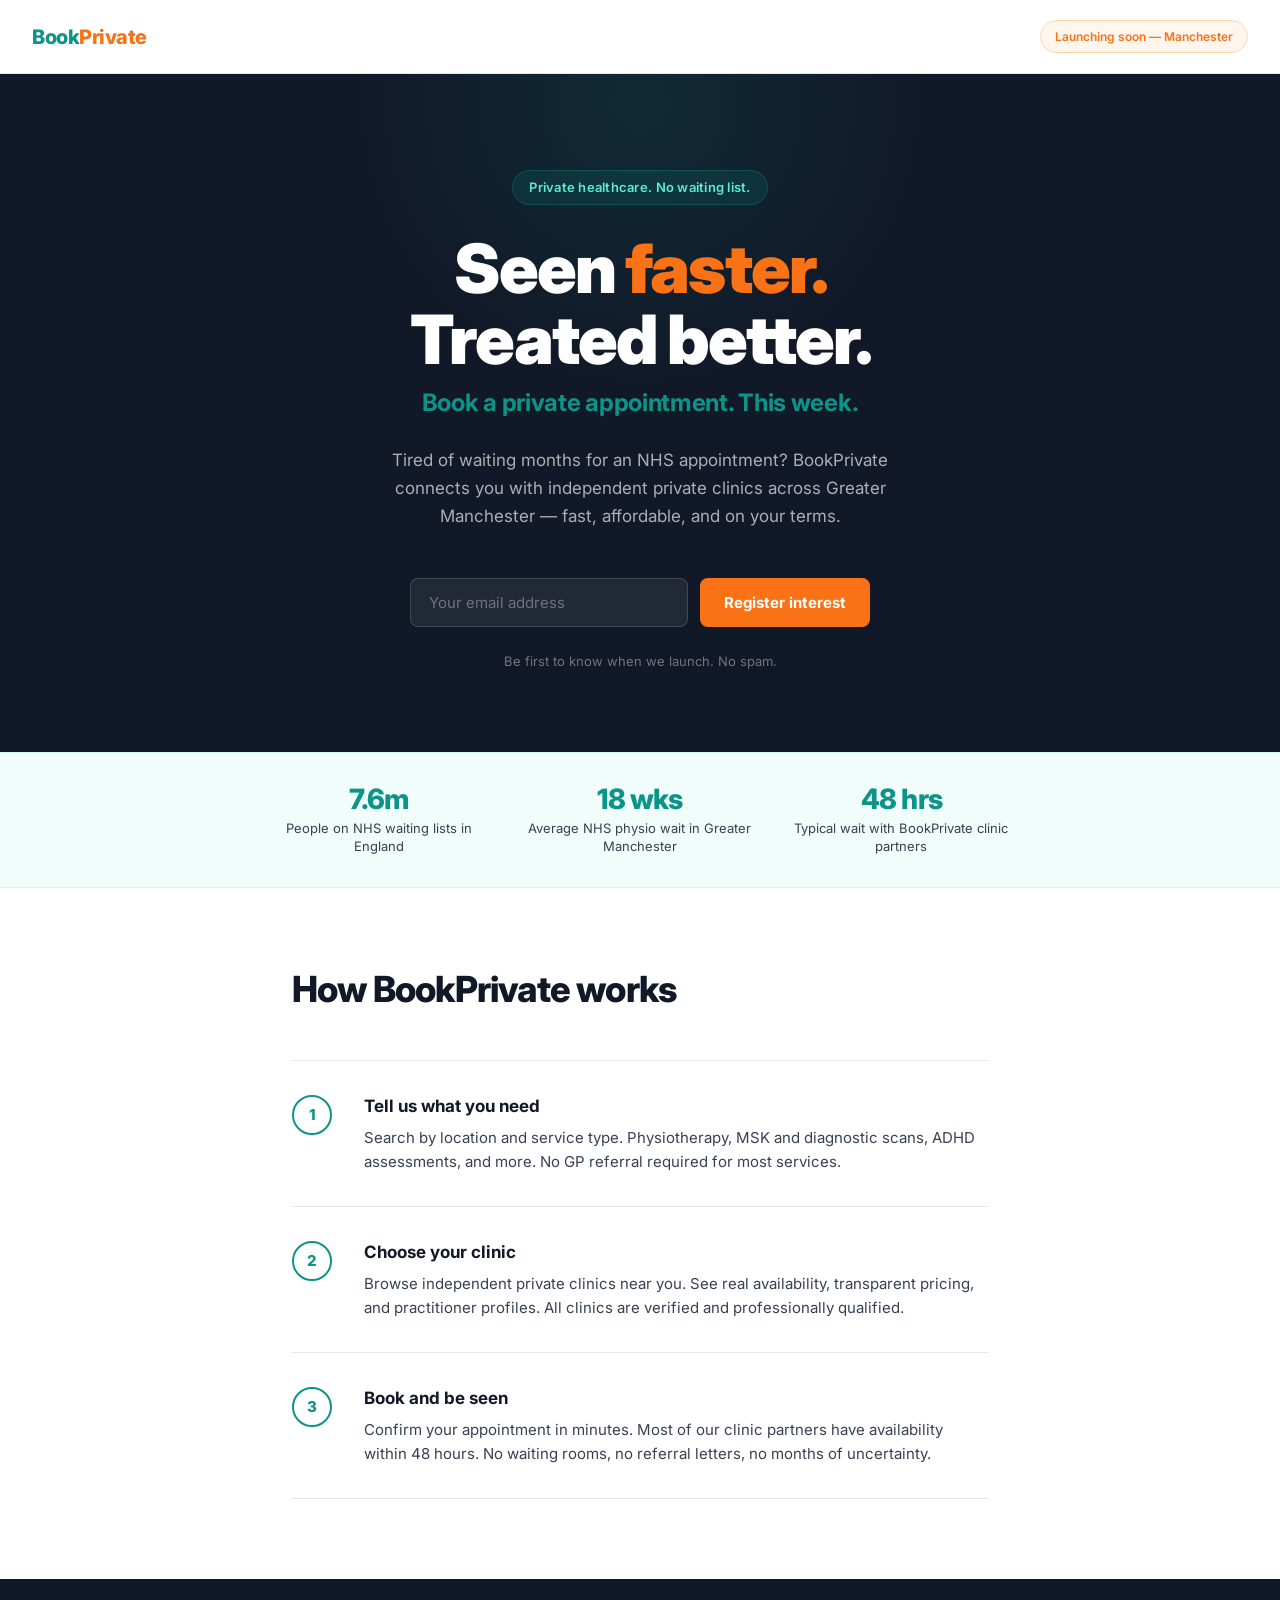
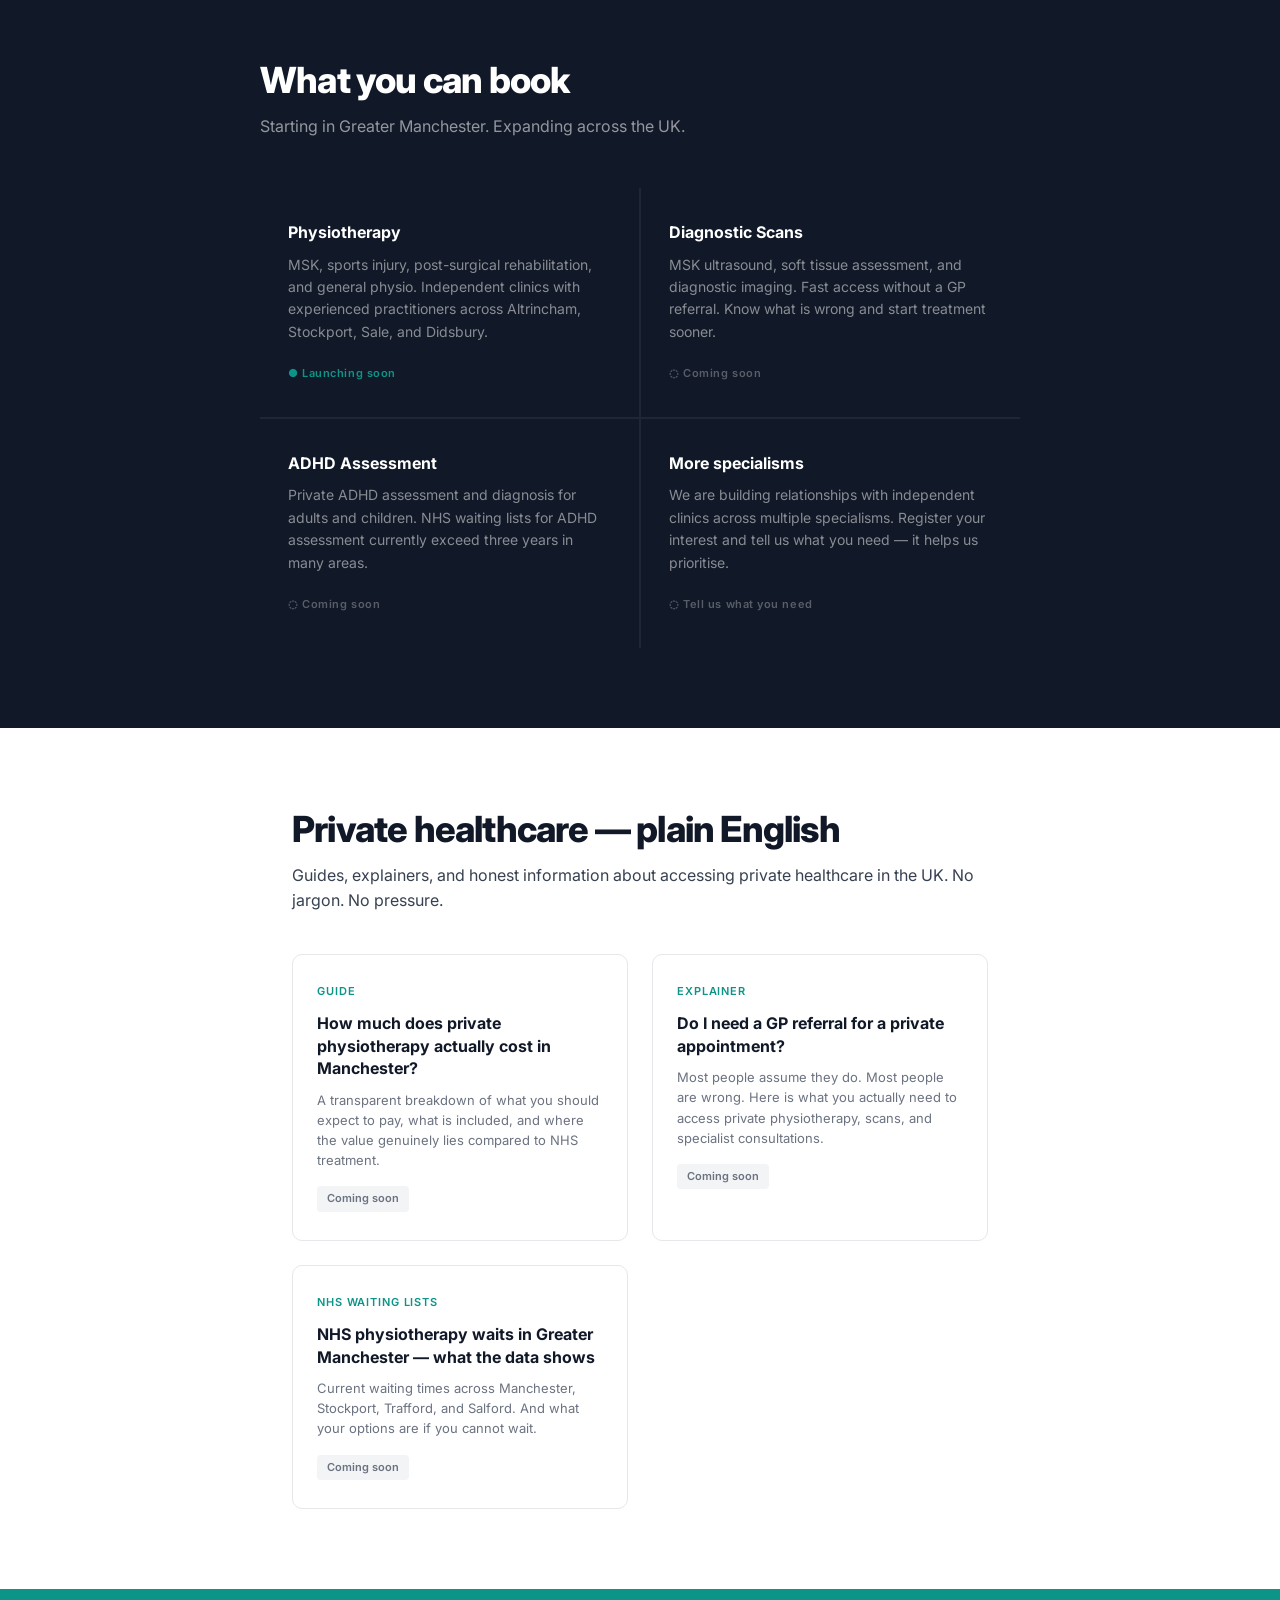
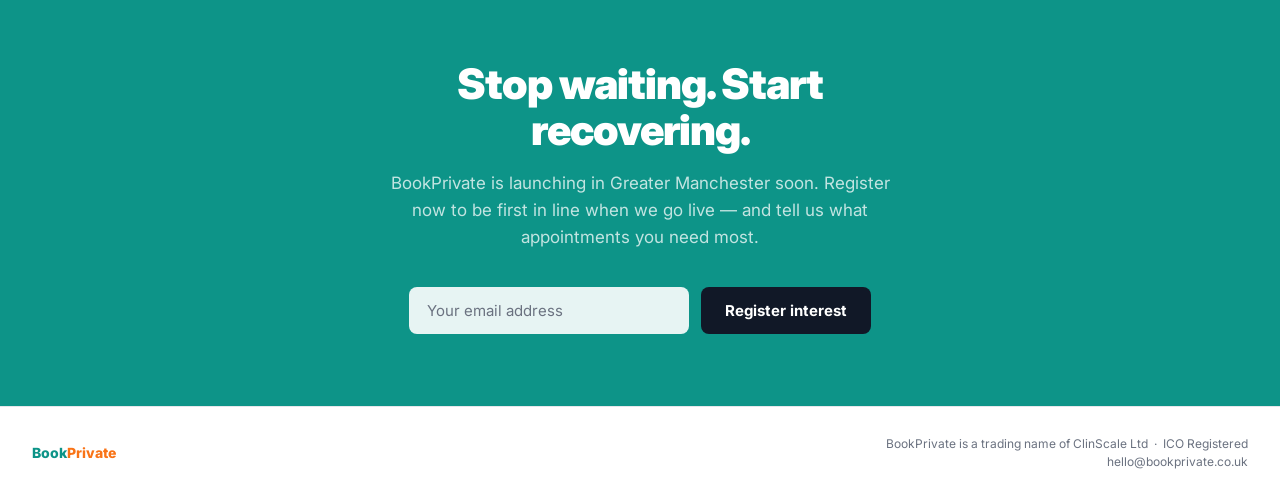
==== index.html @ 08ed145b "Add files via upload" ====
<!DOCTYPE html>
<html lang="en">
<head>
<meta charset="UTF-8">
<meta name="viewport" content="width=device-width, initial-scale=1.0">
<title>BookPrivate — Private Healthcare Appointments. Seen Faster.</title>
<meta name="description" content="BookPrivate connects you with independent private clinics for fast, affordable appointments. No NHS waiting list. Physiotherapy, diagnostics, ADHD assessments and more across Greater Manchester.">
<link rel="preconnect" href="https://fonts.googleapis.com">
<link rel="preconnect" href="https://fonts.gstatic.com" crossorigin>
<link href="https://fonts.googleapis.com/css2?family=Inter:wght@300;400;500;600;700;800;900&display=swap" rel="stylesheet">
<style>
  *, *::before, *::after { box-sizing: border-box; margin: 0; padding: 0; }

  :root {
    --teal: #0D9488;
    --teal-pale: #F0FDFA;
    --teal-mid: #CCFBF1;
    --orange: #F97316;
    --orange-pale: #FFF7ED;
    --ink: #111827;
    --ink-soft: #374151;
    --ink-muted: #6B7280;
    --rule: #E5E7EB;
    --white: #ffffff;
    --max: 760px;
  }

  html { scroll-behavior: smooth; }

  body {
    font-family: 'Inter', sans-serif;
    background: var(--white);
    color: var(--ink);
    line-height: 1.6;
    -webkit-font-smoothing: antialiased;
  }

  /* ── NAV ── */
  nav {
    padding: 20px 32px;
    display: flex;
    align-items: center;
    justify-content: space-between;
    border-bottom: 1px solid var(--rule);
  }

  .logo {
    font-size: 20px;
    font-weight: 800;
    letter-spacing: -0.5px;
    text-decoration: none;
  }
  .logo-book { color: var(--teal); }
  .logo-private { color: var(--orange); }

  .nav-badge {
    font-size: 12px;
    font-weight: 600;
    background: var(--orange-pale);
    color: var(--orange);
    padding: 6px 14px;
    border-radius: 20px;
    border: 1px solid #FED7AA;
  }

  /* ── HERO ── */
  .hero {
    background: var(--ink);
    color: var(--white);
    padding: 96px 32px 80px;
    text-align: center;
    position: relative;
    overflow: hidden;
  }

  .hero::before {
    content: '';
    position: absolute;
    top: -40%;
    left: 50%;
    transform: translateX(-50%);
    width: 600px;
    height: 600px;
    border-radius: 50%;
    background: radial-gradient(circle, rgba(13,148,136,0.15) 0%, transparent 70%);
    pointer-events: none;
  }

  .hero-inner {
    max-width: var(--max);
    margin: 0 auto;
    position: relative;
  }

  .hero-pill {
    display: inline-block;
    background: rgba(13,148,136,0.15);
    border: 1px solid rgba(13,148,136,0.3);
    color: #5EEAD4;
    font-size: 13px;
    font-weight: 600;
    padding: 6px 16px;
    border-radius: 20px;
    margin-bottom: 28px;
    letter-spacing: 0.02em;
  }

  .hero h1 {
    font-size: clamp(40px, 6vw, 68px);
    font-weight: 900;
    line-height: 1.05;
    letter-spacing: -2px;
    color: var(--white);
    margin-bottom: 8px;
  }

  .hero h1 .accent {
    color: var(--orange);
  }

  .hero-tagline {
    font-size: clamp(18px, 2.5vw, 24px);
    font-weight: 700;
    color: var(--teal);
    margin-bottom: 24px;
    letter-spacing: -0.3px;
  }

  .hero-sub {
    font-size: 17px;
    color: rgba(255,255,255,0.65);
    line-height: 1.65;
    max-width: 520px;
    margin: 0 auto 48px;
    font-weight: 400;
  }

  .hero-form {
    display: flex;
    gap: 12px;
    max-width: 460px;
    margin: 0 auto 24px;
    flex-wrap: wrap;
    justify-content: center;
  }

  .hero-input {
    flex: 1;
    min-width: 200px;
    padding: 14px 18px;
    border-radius: 8px;
    border: 1.5px solid rgba(255,255,255,0.15);
    background: rgba(255,255,255,0.07);
    color: var(--white);
    font-family: 'Inter', sans-serif;
    font-size: 15px;
    outline: none;
    transition: border-color 0.15s;
  }
  .hero-input::placeholder { color: rgba(255,255,255,0.35); }
  .hero-input:focus { border-color: var(--teal); }

  .hero-btn {
    background: var(--orange);
    color: var(--white);
    border: none;
    padding: 14px 24px;
    border-radius: 8px;
    font-family: 'Inter', sans-serif;
    font-size: 15px;
    font-weight: 700;
    cursor: pointer;
    transition: opacity 0.15s;
    white-space: nowrap;
  }
  .hero-btn:hover { opacity: 0.88; }

  .hero-note {
    font-size: 13px;
    color: rgba(255,255,255,0.4);
  }

  /* ── STATS STRIP ── */
  .stats-strip {
    background: var(--teal-pale);
    border-top: 1px solid var(--teal-mid);
    border-bottom: 1px solid var(--teal-mid);
    padding: 32px;
  }

  .stats-inner {
    max-width: var(--max);
    margin: 0 auto;
    display: flex;
    justify-content: space-between;
    gap: 24px;
    flex-wrap: wrap;
  }

  .stat {
    text-align: center;
    flex: 1;
    min-width: 140px;
  }

  .stat-number {
    font-size: 28px;
    font-weight: 800;
    color: var(--teal);
    letter-spacing: -0.8px;
    line-height: 1;
    margin-bottom: 6px;
  }

  .stat-label {
    font-size: 13px;
    color: var(--ink-soft);
    line-height: 1.4;
  }

  /* ── HOW IT WORKS ── */
  .how-section {
    max-width: var(--max);
    margin: 0 auto;
    padding: 80px 32px;
  }

  .how-section h2 {
    font-size: clamp(26px, 3.5vw, 36px);
    font-weight: 800;
    letter-spacing: -0.8px;
    margin-bottom: 48px;
    line-height: 1.2;
  }

  .steps {
    display: flex;
    flex-direction: column;
    gap: 0;
  }

  .step {
    display: grid;
    grid-template-columns: 48px 1fr;
    gap: 24px;
    padding: 32px 0;
    border-top: 1px solid var(--rule);
    align-items: start;
  }

  .step:last-child { border-bottom: 1px solid var(--rule); }

  .step-marker {
    width: 40px;
    height: 40px;
    border-radius: 50%;
    border: 2px solid var(--teal);
    display: flex;
    align-items: center;
    justify-content: center;
    font-size: 15px;
    font-weight: 800;
    color: var(--teal);
    flex-shrink: 0;
    margin-top: 2px;
  }

  .step-title {
    font-size: 17px;
    font-weight: 700;
    margin-bottom: 6px;
    color: var(--ink);
  }

  .step-desc {
    font-size: 15px;
    color: var(--ink-soft);
    line-height: 1.6;
  }

  /* ── SERVICES ── */
  .services-section {
    background: var(--ink);
    padding: 80px 32px;
  }

  .services-inner {
    max-width: var(--max);
    margin: 0 auto;
  }

  .services-section h2 {
    font-size: clamp(26px, 3.5vw, 36px);
    font-weight: 800;
    letter-spacing: -0.8px;
    margin-bottom: 12px;
    color: var(--white);
    line-height: 1.2;
  }

  .services-intro {
    font-size: 16px;
    color: rgba(255,255,255,0.55);
    margin-bottom: 48px;
    max-width: 480px;
    line-height: 1.6;
  }

  .service-grid {
    display: grid;
    grid-template-columns: repeat(auto-fit, minmax(280px, 1fr));
    gap: 2px;
    background: rgba(255,255,255,0.06);
  }

  .service-card {
    background: var(--ink);
    padding: 32px 28px;
  }

  .service-card-name {
    font-size: 16px;
    font-weight: 700;
    color: var(--white);
    margin-bottom: 8px;
  }

  .service-card-desc {
    font-size: 14px;
    color: rgba(255,255,255,0.5);
    line-height: 1.6;
    margin-bottom: 16px;
  }

  .service-card-tag {
    font-size: 11px;
    font-weight: 600;
    color: var(--teal);
    letter-spacing: 0.05em;
  }

  .service-card-tag.soon {
    color: rgba(255,255,255,0.3);
  }

  /* ── BLOG PLACEHOLDER ── */
  .blog-section {
    max-width: var(--max);
    margin: 0 auto;
    padding: 80px 32px;
  }

  .blog-section h2 {
    font-size: clamp(26px, 3.5vw, 36px);
    font-weight: 800;
    letter-spacing: -0.8px;
    margin-bottom: 12px;
    line-height: 1.2;
  }

  .blog-intro {
    font-size: 16px;
    color: var(--ink-soft);
    margin-bottom: 40px;
    line-height: 1.6;
  }

  .blog-grid {
    display: grid;
    grid-template-columns: repeat(auto-fit, minmax(240px, 1fr));
    gap: 24px;
  }

  .blog-card {
    border: 1px solid var(--rule);
    border-radius: 10px;
    padding: 28px 24px;
    text-decoration: none;
    color: inherit;
    transition: border-color 0.15s;
    display: block;
  }

  .blog-card:hover { border-color: var(--teal); }

  .blog-tag {
    font-size: 11px;
    font-weight: 600;
    color: var(--teal);
    text-transform: uppercase;
    letter-spacing: 0.08em;
    margin-bottom: 12px;
    display: block;
  }

  .blog-title {
    font-size: 16px;
    font-weight: 700;
    color: var(--ink);
    line-height: 1.4;
    margin-bottom: 10px;
  }

  .blog-excerpt {
    font-size: 13px;
    color: var(--ink-muted);
    line-height: 1.55;
  }

  .blog-coming {
    display: inline-block;
    margin-top: 16px;
    font-size: 11px;
    font-weight: 600;
    color: var(--ink-muted);
    background: #F3F4F6;
    padding: 4px 10px;
    border-radius: 4px;
  }

  /* ── CTA BANNER ── */
  .cta-section {
    background: var(--teal);
    padding: 72px 32px;
    text-align: center;
  }

  .cta-inner {
    max-width: 520px;
    margin: 0 auto;
  }

  .cta-section h2 {
    font-size: clamp(28px, 4vw, 42px);
    font-weight: 900;
    letter-spacing: -1px;
    color: var(--white);
    margin-bottom: 16px;
    line-height: 1.1;
  }

  .cta-sub {
    font-size: 17px;
    color: rgba(255,255,255,0.75);
    margin-bottom: 36px;
    line-height: 1.6;
  }

  .cta-form {
    display: flex;
    gap: 12px;
    justify-content: center;
    flex-wrap: wrap;
  }

  .cta-input {
    flex: 1;
    min-width: 200px;
    max-width: 280px;
    padding: 14px 18px;
    border-radius: 8px;
    border: none;
    font-family: 'Inter', sans-serif;
    font-size: 15px;
    outline: none;
    background: rgba(255,255,255,0.9);
    color: var(--ink);
  }
  .cta-input::placeholder { color: var(--ink-muted); }

  .cta-btn {
    background: var(--ink);
    color: var(--white);
    border: none;
    padding: 14px 24px;
    border-radius: 8px;
    font-family: 'Inter', sans-serif;
    font-size: 15px;
    font-weight: 700;
    cursor: pointer;
    transition: opacity 0.15s;
  }
  .cta-btn:hover { opacity: 0.85; }

  /* ── FOOTER ── */
  footer {
    border-top: 1px solid var(--rule);
    padding: 28px 32px;
    display: flex;
    justify-content: space-between;
    align-items: center;
    flex-wrap: wrap;
    gap: 12px;
  }

  .footer-brand {
    font-size: 14px;
    font-weight: 800;
    text-decoration: none;
  }

  .footer-meta {
    font-size: 12px;
    color: var(--ink-muted);
    line-height: 1.5;
    text-align: right;
  }

  @media (max-width: 600px) {
    nav { padding: 16px 20px; }
    .hero { padding: 64px 20px 56px; }
    .stats-strip { padding: 28px 20px; }
    .how-section, .blog-section { padding: 60px 20px; }
    .services-section { padding: 60px 20px; }
    .cta-section { padding: 56px 20px; }
    footer { padding: 20px; flex-direction: column; align-items: flex-start; }
    .footer-meta { text-align: left; }
    .step { grid-template-columns: 40px 1fr; gap: 16px; }
    .stats-inner { justify-content: flex-start; }
  }
</style>
</head>
<body>

<!-- NAV -->
<nav>
  <a href="#" class="logo">
    <span class="logo-book">Book</span><span class="logo-private">Private</span>
  </a>
  <span class="nav-badge">Launching soon — Manchester</span>
</nav>

<!-- HERO -->
<section class="hero">
  <div class="hero-inner">
    <span class="hero-pill">Private healthcare. No waiting list.</span>
    <h1>Seen <span class="accent">faster.</span><br>Treated better.</h1>
    <p class="hero-tagline">Book a private appointment. This week.</p>
    <p class="hero-sub">Tired of waiting months for an NHS appointment? BookPrivate connects you with independent private clinics across Greater Manchester — fast, affordable, and on your terms.</p>

    <form class="hero-form" onsubmit="handleRegister(event, 'hero')">
      <input type="email" class="hero-input" placeholder="Your email address" required>
      <button type="submit" class="hero-btn">Register interest</button>
    </form>
    <p class="hero-note">Be first to know when we launch. No spam.</p>
  </div>
</section>

<!-- STATS STRIP -->
<div class="stats-strip">
  <div class="stats-inner">
    <div class="stat">
      <div class="stat-number">7.6m</div>
      <div class="stat-label">People on NHS waiting lists in England</div>
    </div>
    <div class="stat">
      <div class="stat-number">18 wks</div>
      <div class="stat-label">Average NHS physio wait in Greater Manchester</div>
    </div>
    <div class="stat">
      <div class="stat-number">48 hrs</div>
      <div class="stat-label">Typical wait with BookPrivate clinic partners</div>
    </div>
  </div>
</div>

<!-- HOW IT WORKS -->
<section class="how-section">
  <h2>How BookPrivate works</h2>
  <div class="steps">
    <div class="step">
      <div class="step-marker">1</div>
      <div>
        <div class="step-title">Tell us what you need</div>
        <div class="step-desc">Search by location and service type. Physiotherapy, MSK and diagnostic scans, ADHD assessments, and more. No GP referral required for most services.</div>
      </div>
    </div>
    <div class="step">
      <div class="step-marker">2</div>
      <div>
        <div class="step-title">Choose your clinic</div>
        <div class="step-desc">Browse independent private clinics near you. See real availability, transparent pricing, and practitioner profiles. All clinics are verified and professionally qualified.</div>
      </div>
    </div>
    <div class="step">
      <div class="step-marker">3</div>
      <div>
        <div class="step-title">Book and be seen</div>
        <div class="step-desc">Confirm your appointment in minutes. Most of our clinic partners have availability within 48 hours. No waiting rooms, no referral letters, no months of uncertainty.</div>
      </div>
    </div>
  </div>
</section>

<!-- SERVICES -->
<section class="services-section">
  <div class="services-inner">
    <h2>What you can book</h2>
    <p class="services-intro">Starting in Greater Manchester. Expanding across the UK.</p>
    <div class="service-grid">
      <div class="service-card">
        <div class="service-card-name">Physiotherapy</div>
        <div class="service-card-desc">MSK, sports injury, post-surgical rehabilitation, and general physio. Independent clinics with experienced practitioners across Altrincham, Stockport, Sale, and Didsbury.</div>
        <span class="service-card-tag">● Launching soon</span>
      </div>
      <div class="service-card">
        <div class="service-card-name">Diagnostic Scans</div>
        <div class="service-card-desc">MSK ultrasound, soft tissue assessment, and diagnostic imaging. Fast access without a GP referral. Know what is wrong and start treatment sooner.</div>
        <span class="service-card-tag soon">◌ Coming soon</span>
      </div>
      <div class="service-card">
        <div class="service-card-name">ADHD Assessment</div>
        <div class="service-card-desc">Private ADHD assessment and diagnosis for adults and children. NHS waiting lists for ADHD assessment currently exceed three years in many areas.</div>
        <span class="service-card-tag soon">◌ Coming soon</span>
      </div>
      <div class="service-card">
        <div class="service-card-name">More specialisms</div>
        <div class="service-card-desc">We are building relationships with independent clinics across multiple specialisms. Register your interest and tell us what you need — it helps us prioritise.</div>
        <span class="service-card-tag soon">◌ Tell us what you need</span>
      </div>
    </div>
  </div>
</section>

<!-- BLOG PLACEHOLDER -->
<section class="blog-section">
  <h2>Private healthcare — plain English</h2>
  <p class="blog-intro">Guides, explainers, and honest information about accessing private healthcare in the UK. No jargon. No pressure.</p>
  <div class="blog-grid">
    <a href="#" class="blog-card">
      <span class="blog-tag">Guide</span>
      <div class="blog-title">How much does private physiotherapy actually cost in Manchester?</div>
      <div class="blog-excerpt">A transparent breakdown of what you should expect to pay, what is included, and where the value genuinely lies compared to NHS treatment.</div>
      <span class="blog-coming">Coming soon</span>
    </a>
    <a href="#" class="blog-card">
      <span class="blog-tag">Explainer</span>
      <div class="blog-title">Do I need a GP referral for a private appointment?</div>
      <div class="blog-excerpt">Most people assume they do. Most people are wrong. Here is what you actually need to access private physiotherapy, scans, and specialist consultations.</div>
      <span class="blog-coming">Coming soon</span>
    </a>
    <a href="#" class="blog-card">
      <span class="blog-tag">NHS waiting lists</span>
      <div class="blog-title">NHS physiotherapy waits in Greater Manchester — what the data shows</div>
      <div class="blog-excerpt">Current waiting times across Manchester, Stockport, Trafford, and Salford. And what your options are if you cannot wait.</div>
      <span class="blog-coming">Coming soon</span>
    </a>
  </div>
</section>

<!-- CTA BANNER -->
<section class="cta-section">
  <div class="cta-inner">
    <h2>Stop waiting. Start recovering.</h2>
    <p class="cta-sub">BookPrivate is launching in Greater Manchester soon. Register now to be first in line when we go live — and tell us what appointments you need most.</p>
    <form class="cta-form" onsubmit="handleRegister(event, 'cta')">
      <input type="email" class="cta-input" placeholder="Your email address" required>
      <button type="submit" class="cta-btn">Register interest</button>
    </form>
  </div>
</section>

<!-- FOOTER -->
<footer>
  <a href="#" class="footer-brand">
    <span class="logo-book">Book</span><span class="logo-private">Private</span>
  </a>
  <div class="footer-meta">
    BookPrivate is a trading name of ClinScale Ltd &nbsp;·&nbsp; ICO Registered<br>
    <a href="mailto:hello@bookprivate.co.uk" style="color: inherit; text-decoration: none;">hello@bookprivate.co.uk</a>
  </div>
</footer>

<script>
  function handleRegister(e, source) {
    e.preventDefault();
    const form = e.target;
    const email = form.querySelector('input[type="email"]').value;
    const btn = form.querySelector('button');
    btn.textContent = 'Registered — thank you';
    btn.disabled = true;
    btn.style.opacity = '0.7';
    form.querySelector('input').disabled = true;
    // In production connect to your email capture (Mailchimp, ConvertKit, etc)
    console.log('Registration:', email, 'from:', source);
  }
</script>

</body>
</html>
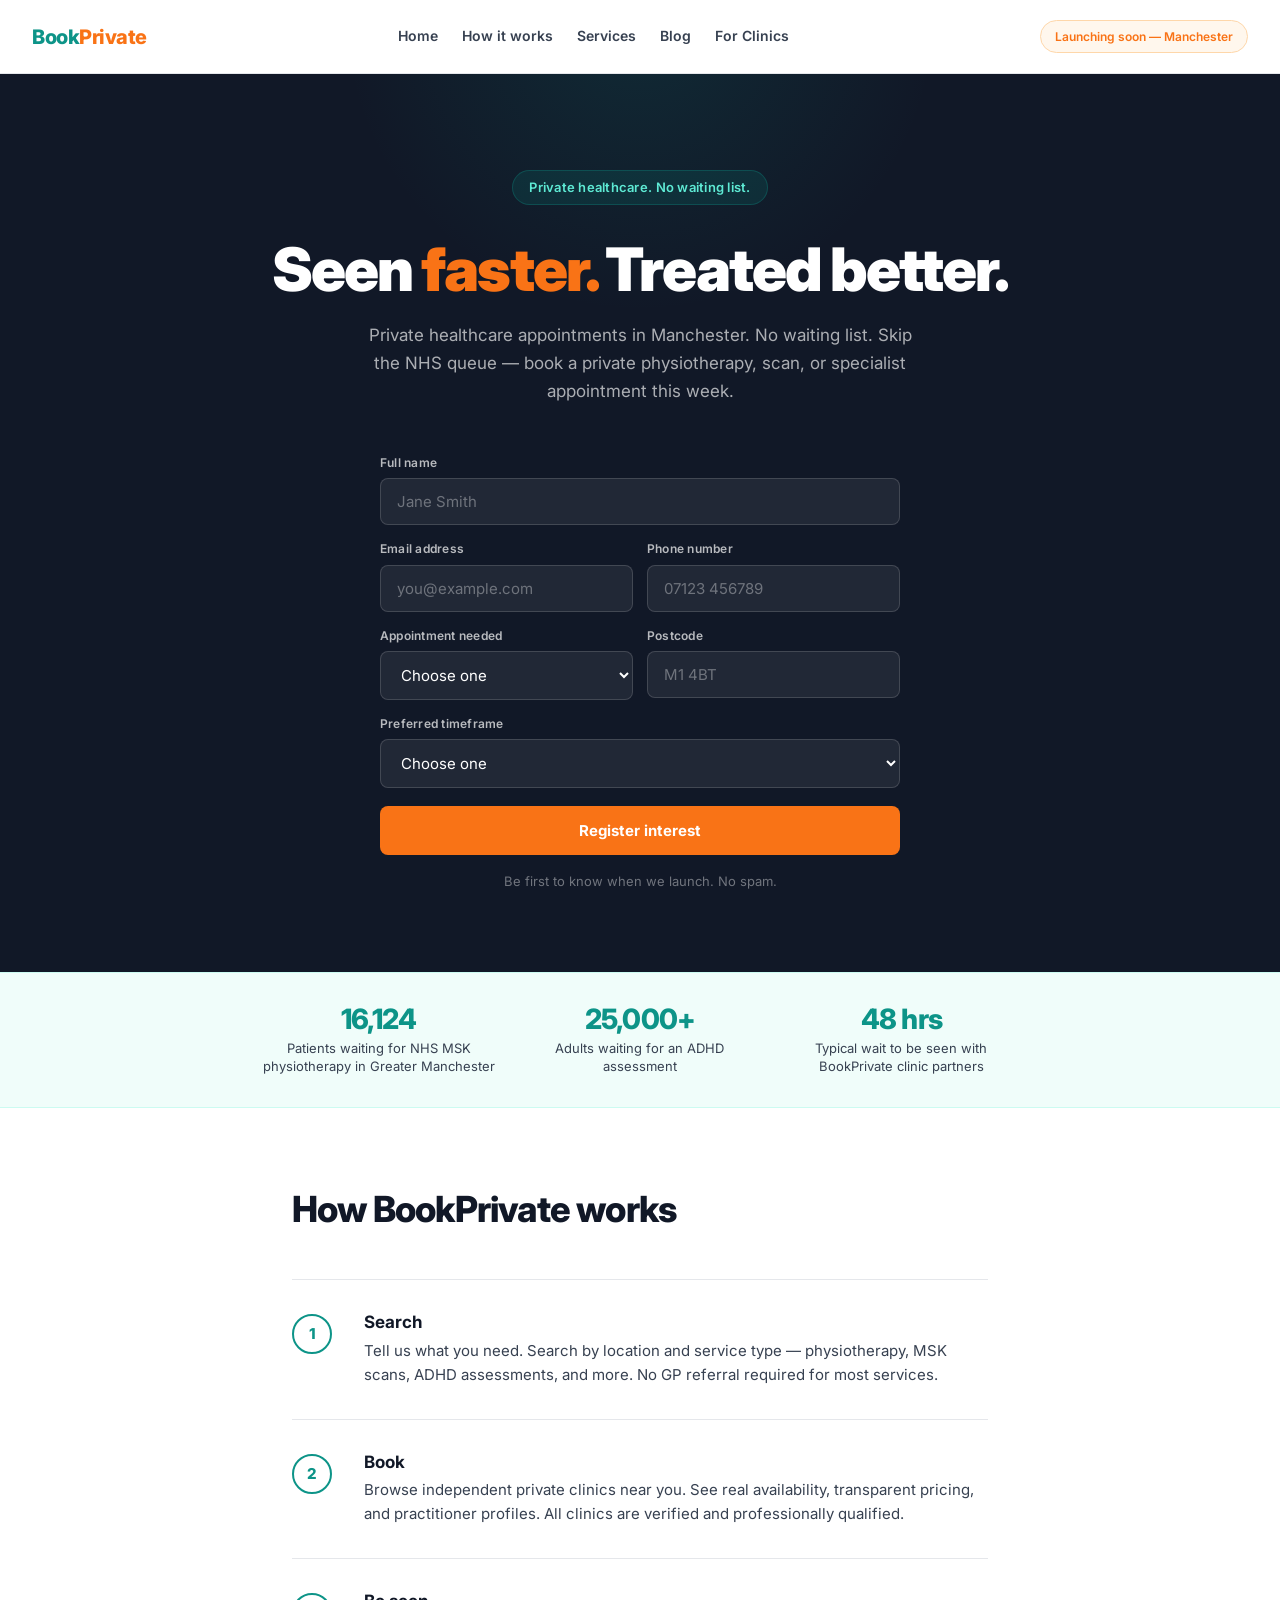
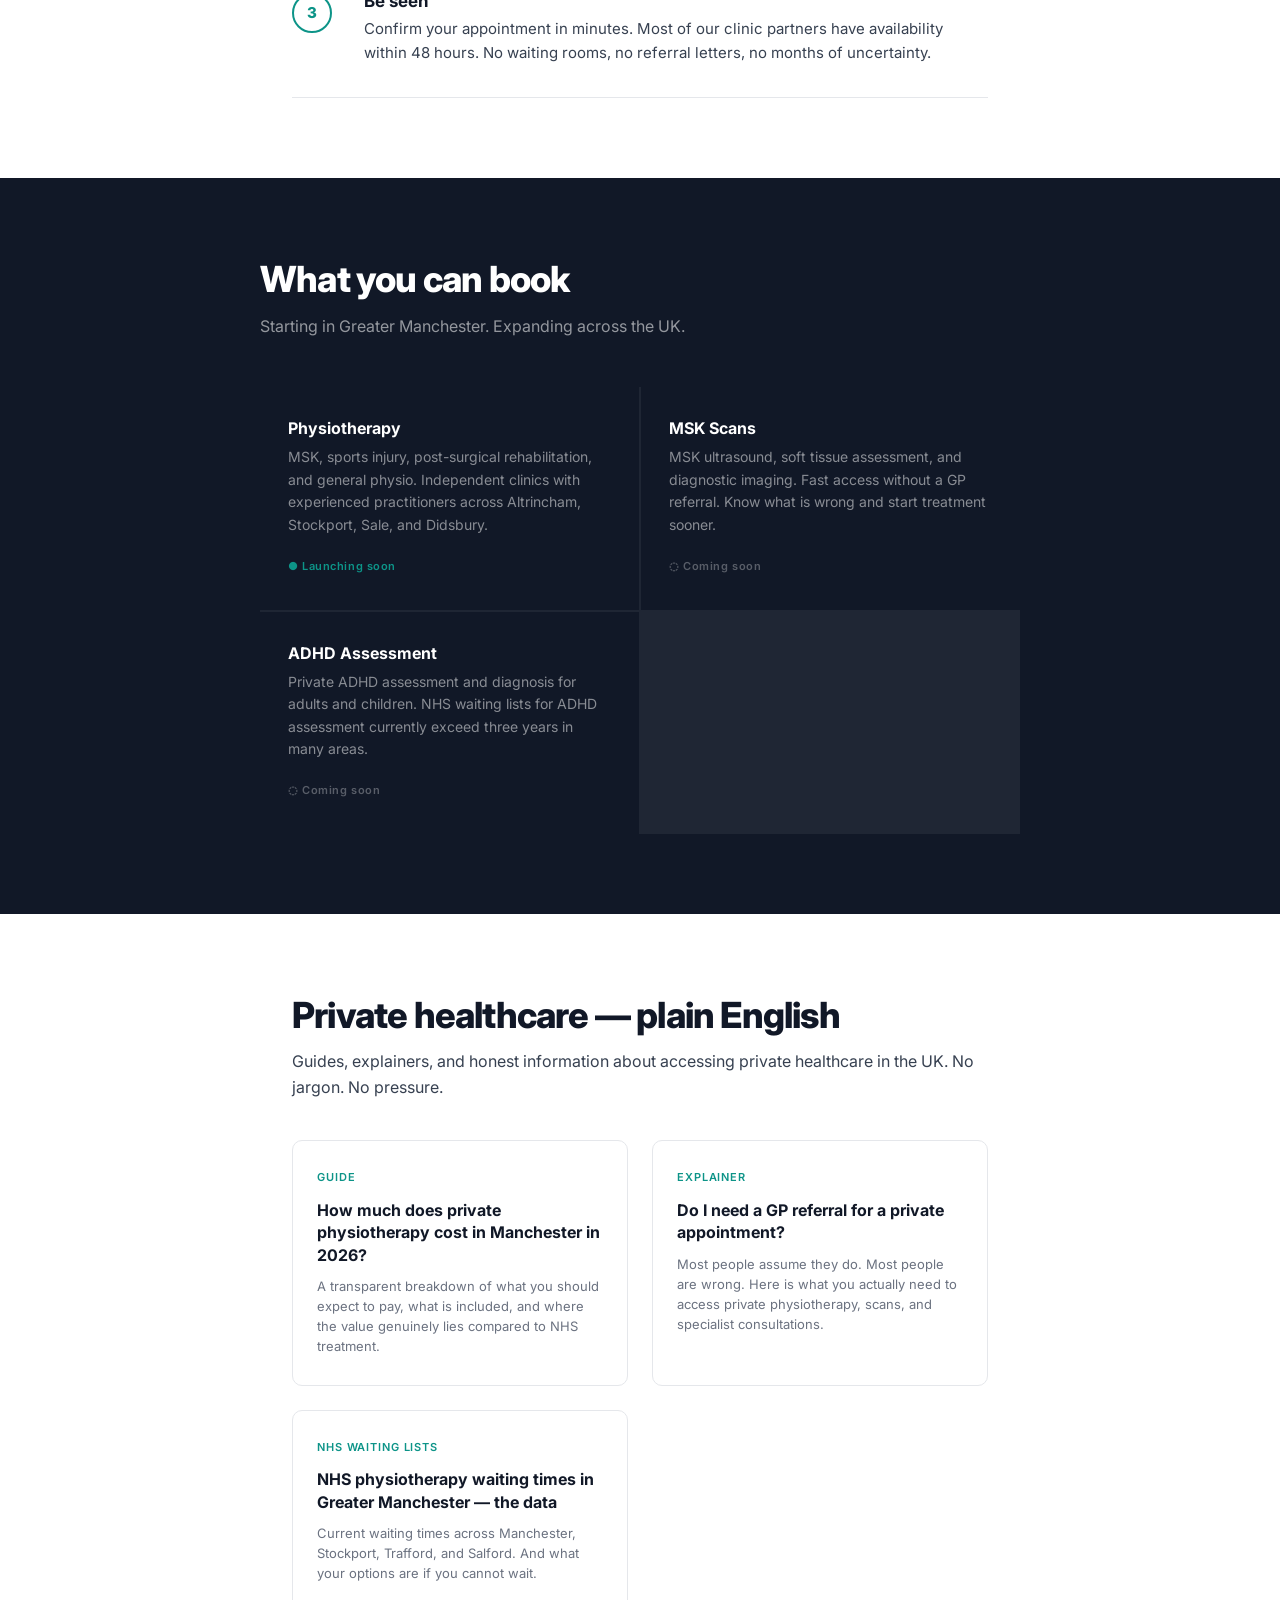
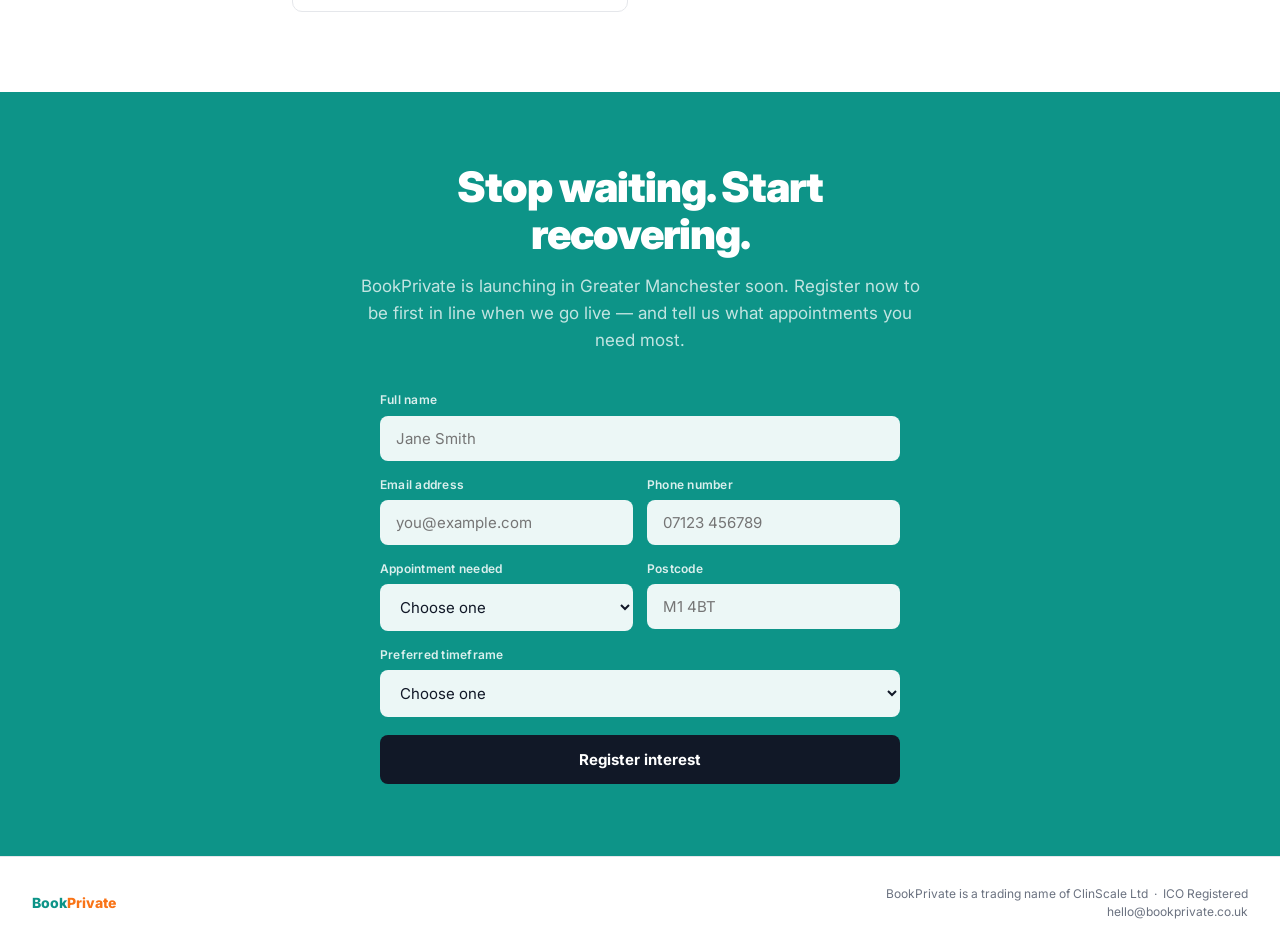
==== commit c7f58d4b: "initial site build" ====
--- a/index.html
+++ b/index.html
@@ -3,530 +3,92 @@
 <head>
 <meta charset="UTF-8">
 <meta name="viewport" content="width=device-width, initial-scale=1.0">
-<title>BookPrivate — Private Healthcare Appointments. Seen Faster.</title>
-<meta name="description" content="BookPrivate connects you with independent private clinics for fast, affordable appointments. No NHS waiting list. Physiotherapy, diagnostics, ADHD assessments and more across Greater Manchester.">
+
+<!-- ── SEO: title + description (shown in Google search results) ── -->
+<title>BookPrivate — Private Healthcare Appointments in Manchester | No Waiting List</title>
+<meta name="description" content="Skip the NHS waiting list. Book a private physiotherapy, MSK scan or ADHD assessment in Greater Manchester within 48 hours. No GP referral needed.">
+<link rel="canonical" href="https://bookprivate.co.uk/">
+
+<!-- ── Open Graph: how this page looks when shared on social media ── -->
+<meta property="og:title" content="BookPrivate — Private Healthcare Appointments in Manchester">
+<meta property="og:description" content="Skip the NHS waiting list. Book a private physiotherapy, MSK scan or ADHD assessment in Greater Manchester within 48 hours.">
+<meta property="og:type" content="website">
+<meta property="og:url" content="https://bookprivate.co.uk/">
+<meta property="og:site_name" content="BookPrivate">
+<!-- Add an og:image (1200x630px) here once you have a logo/hero graphic:
+<meta property="og:image" content="https://bookprivate.co.uk/og-image.jpg"> -->
+
 <link rel="preconnect" href="https://fonts.googleapis.com">
 <link rel="preconnect" href="https://fonts.gstatic.com" crossorigin>
 <link href="https://fonts.googleapis.com/css2?family=Inter:wght@300;400;500;600;700;800;900&display=swap" rel="stylesheet">
-<style>
-  *, *::before, *::after { box-sizing: border-box; margin: 0; padding: 0; }
-
-  :root {
-    --teal: #0D9488;
-    --teal-pale: #F0FDFA;
-    --teal-mid: #CCFBF1;
-    --orange: #F97316;
-    --orange-pale: #FFF7ED;
-    --ink: #111827;
-    --ink-soft: #374151;
-    --ink-muted: #6B7280;
-    --rule: #E5E7EB;
-    --white: #ffffff;
-    --max: 760px;
+<link rel="stylesheet" href="css/style.css">
+
+<!-- ── Structured data: helps Google understand what BookPrivate is ──
+     Edit the phone number / address once you have real business
+     details, and add these two blocks to other pages if you want. -->
+<script type="application/ld+json">
+{
+  "@context": "https://schema.org",
+  "@type": "MedicalBusiness",
+  "name": "BookPrivate",
+  "alternateName": "ClinScale Ltd",
+  "url": "https://bookprivate.co.uk",
+  "email": "hello@bookprivate.co.uk",
+  "description": "BookPrivate connects patients with independent private healthcare clinics for fast appointments in Greater Manchester, including physiotherapy, MSK scans and ADHD assessments.",
+  "areaServed": {
+    "@type": "City",
+    "name": "Greater Manchester"
+  },
+  "address": {
+    "@type": "PostalAddress",
+    "addressLocality": "Manchester",
+    "addressRegion": "Greater Manchester",
+    "addressCountry": "GB"
+  },
+  "priceRange": "££"
+}
+</script>
+<script type="application/ld+json">
+{
+  "@context": "https://schema.org",
+  "@type": "LocalBusiness",
+  "name": "BookPrivate",
+  "url": "https://bookprivate.co.uk",
+  "email": "hello@bookprivate.co.uk",
+  "address": {
+    "@type": "PostalAddress",
+    "addressLocality": "Manchester",
+    "addressRegion": "Greater Manchester",
+    "addressCountry": "GB"
+  },
+  "geo": {
+    "@type": "GeoCoordinates",
+    "latitude": 53.4808,
+    "longitude": -2.2426
+  },
+  "openingHoursSpecification": {
+    "@type": "OpeningHoursSpecification",
+    "dayOfWeek": ["Monday", "Tuesday", "Wednesday", "Thursday", "Friday"],
+    "opens": "09:00",
+    "closes": "17:30"
   }
-
-  html { scroll-behavior: smooth; }
-
-  body {
-    font-family: 'Inter', sans-serif;
-    background: var(--white);
-    color: var(--ink);
-    line-height: 1.6;
-    -webkit-font-smoothing: antialiased;
-  }
-
-  /* ── NAV ── */
-  nav {
-    padding: 20px 32px;
-    display: flex;
-    align-items: center;
-    justify-content: space-between;
-    border-bottom: 1px solid var(--rule);
-  }
-
-  .logo {
-    font-size: 20px;
-    font-weight: 800;
-    letter-spacing: -0.5px;
-    text-decoration: none;
-  }
-  .logo-book { color: var(--teal); }
-  .logo-private { color: var(--orange); }
-
-  .nav-badge {
-    font-size: 12px;
-    font-weight: 600;
-    background: var(--orange-pale);
-    color: var(--orange);
-    padding: 6px 14px;
-    border-radius: 20px;
-    border: 1px solid #FED7AA;
-  }
-
-  /* ── HERO ── */
-  .hero {
-    background: var(--ink);
-    color: var(--white);
-    padding: 96px 32px 80px;
-    text-align: center;
-    position: relative;
-    overflow: hidden;
-  }
-
-  .hero::before {
-    content: '';
-    position: absolute;
-    top: -40%;
-    left: 50%;
-    transform: translateX(-50%);
-    width: 600px;
-    height: 600px;
-    border-radius: 50%;
-    background: radial-gradient(circle, rgba(13,148,136,0.15) 0%, transparent 70%);
-    pointer-events: none;
-  }
-
-  .hero-inner {
-    max-width: var(--max);
-    margin: 0 auto;
-    position: relative;
-  }
-
-  .hero-pill {
-    display: inline-block;
-    background: rgba(13,148,136,0.15);
-    border: 1px solid rgba(13,148,136,0.3);
-    color: #5EEAD4;
-    font-size: 13px;
-    font-weight: 600;
-    padding: 6px 16px;
-    border-radius: 20px;
-    margin-bottom: 28px;
-    letter-spacing: 0.02em;
-  }
-
-  .hero h1 {
-    font-size: clamp(40px, 6vw, 68px);
-    font-weight: 900;
-    line-height: 1.05;
-    letter-spacing: -2px;
-    color: var(--white);
-    margin-bottom: 8px;
-  }
-
-  .hero h1 .accent {
-    color: var(--orange);
-  }
-
-  .hero-tagline {
-    font-size: clamp(18px, 2.5vw, 24px);
-    font-weight: 700;
-    color: var(--teal);
-    margin-bottom: 24px;
-    letter-spacing: -0.3px;
-  }
-
-  .hero-sub {
-    font-size: 17px;
-    color: rgba(255,255,255,0.65);
-    line-height: 1.65;
-    max-width: 520px;
-    margin: 0 auto 48px;
-    font-weight: 400;
-  }
-
-  .hero-form {
-    display: flex;
-    gap: 12px;
-    max-width: 460px;
-    margin: 0 auto 24px;
-    flex-wrap: wrap;
-    justify-content: center;
-  }
-
-  .hero-input {
-    flex: 1;
-    min-width: 200px;
-    padding: 14px 18px;
-    border-radius: 8px;
-    border: 1.5px solid rgba(255,255,255,0.15);
-    background: rgba(255,255,255,0.07);
-    color: var(--white);
-    font-family: 'Inter', sans-serif;
-    font-size: 15px;
-    outline: none;
-    transition: border-color 0.15s;
-  }
-  .hero-input::placeholder { color: rgba(255,255,255,0.35); }
-  .hero-input:focus { border-color: var(--teal); }
-
-  .hero-btn {
-    background: var(--orange);
-    color: var(--white);
-    border: none;
-    padding: 14px 24px;
-    border-radius: 8px;
-    font-family: 'Inter', sans-serif;
-    font-size: 15px;
-    font-weight: 700;
-    cursor: pointer;
-    transition: opacity 0.15s;
-    white-space: nowrap;
-  }
-  .hero-btn:hover { opacity: 0.88; }
-
-  .hero-note {
-    font-size: 13px;
-    color: rgba(255,255,255,0.4);
-  }
-
-  /* ── STATS STRIP ── */
-  .stats-strip {
-    background: var(--teal-pale);
-    border-top: 1px solid var(--teal-mid);
-    border-bottom: 1px solid var(--teal-mid);
-    padding: 32px;
-  }
-
-  .stats-inner {
-    max-width: var(--max);
-    margin: 0 auto;
-    display: flex;
-    justify-content: space-between;
-    gap: 24px;
-    flex-wrap: wrap;
-  }
-
-  .stat {
-    text-align: center;
-    flex: 1;
-    min-width: 140px;
-  }
-
-  .stat-number {
-    font-size: 28px;
-    font-weight: 800;
-    color: var(--teal);
-    letter-spacing: -0.8px;
-    line-height: 1;
-    margin-bottom: 6px;
-  }
-
-  .stat-label {
-    font-size: 13px;
-    color: var(--ink-soft);
-    line-height: 1.4;
-  }
-
-  /* ── HOW IT WORKS ── */
-  .how-section {
-    max-width: var(--max);
-    margin: 0 auto;
-    padding: 80px 32px;
-  }
-
-  .how-section h2 {
-    font-size: clamp(26px, 3.5vw, 36px);
-    font-weight: 800;
-    letter-spacing: -0.8px;
-    margin-bottom: 48px;
-    line-height: 1.2;
-  }
-
-  .steps {
-    display: flex;
-    flex-direction: column;
-    gap: 0;
-  }
-
-  .step {
-    display: grid;
-    grid-template-columns: 48px 1fr;
-    gap: 24px;
-    padding: 32px 0;
-    border-top: 1px solid var(--rule);
-    align-items: start;
-  }
-
-  .step:last-child { border-bottom: 1px solid var(--rule); }
-
-  .step-marker {
-    width: 40px;
-    height: 40px;
-    border-radius: 50%;
-    border: 2px solid var(--teal);
-    display: flex;
-    align-items: center;
-    justify-content: center;
-    font-size: 15px;
-    font-weight: 800;
-    color: var(--teal);
-    flex-shrink: 0;
-    margin-top: 2px;
-  }
-
-  .step-title {
-    font-size: 17px;
-    font-weight: 700;
-    margin-bottom: 6px;
-    color: var(--ink);
-  }
-
-  .step-desc {
-    font-size: 15px;
-    color: var(--ink-soft);
-    line-height: 1.6;
-  }
-
-  /* ── SERVICES ── */
-  .services-section {
-    background: var(--ink);
-    padding: 80px 32px;
-  }
-
-  .services-inner {
-    max-width: var(--max);
-    margin: 0 auto;
-  }
-
-  .services-section h2 {
-    font-size: clamp(26px, 3.5vw, 36px);
-    font-weight: 800;
-    letter-spacing: -0.8px;
-    margin-bottom: 12px;
-    color: var(--white);
-    line-height: 1.2;
-  }
-
-  .services-intro {
-    font-size: 16px;
-    color: rgba(255,255,255,0.55);
-    margin-bottom: 48px;
-    max-width: 480px;
-    line-height: 1.6;
-  }
-
-  .service-grid {
-    display: grid;
-    grid-template-columns: repeat(auto-fit, minmax(280px, 1fr));
-    gap: 2px;
-    background: rgba(255,255,255,0.06);
-  }
-
-  .service-card {
-    background: var(--ink);
-    padding: 32px 28px;
-  }
-
-  .service-card-name {
-    font-size: 16px;
-    font-weight: 700;
-    color: var(--white);
-    margin-bottom: 8px;
-  }
-
-  .service-card-desc {
-    font-size: 14px;
-    color: rgba(255,255,255,0.5);
-    line-height: 1.6;
-    margin-bottom: 16px;
-  }
-
-  .service-card-tag {
-    font-size: 11px;
-    font-weight: 600;
-    color: var(--teal);
-    letter-spacing: 0.05em;
-  }
-
-  .service-card-tag.soon {
-    color: rgba(255,255,255,0.3);
-  }
-
-  /* ── BLOG PLACEHOLDER ── */
-  .blog-section {
-    max-width: var(--max);
-    margin: 0 auto;
-    padding: 80px 32px;
-  }
-
-  .blog-section h2 {
-    font-size: clamp(26px, 3.5vw, 36px);
-    font-weight: 800;
-    letter-spacing: -0.8px;
-    margin-bottom: 12px;
-    line-height: 1.2;
-  }
-
-  .blog-intro {
-    font-size: 16px;
-    color: var(--ink-soft);
-    margin-bottom: 40px;
-    line-height: 1.6;
-  }
-
-  .blog-grid {
-    display: grid;
-    grid-template-columns: repeat(auto-fit, minmax(240px, 1fr));
-    gap: 24px;
-  }
-
-  .blog-card {
-    border: 1px solid var(--rule);
-    border-radius: 10px;
-    padding: 28px 24px;
-    text-decoration: none;
-    color: inherit;
-    transition: border-color 0.15s;
-    display: block;
-  }
-
-  .blog-card:hover { border-color: var(--teal); }
-
-  .blog-tag {
-    font-size: 11px;
-    font-weight: 600;
-    color: var(--teal);
-    text-transform: uppercase;
-    letter-spacing: 0.08em;
-    margin-bottom: 12px;
-    display: block;
-  }
-
-  .blog-title {
-    font-size: 16px;
-    font-weight: 700;
-    color: var(--ink);
-    line-height: 1.4;
-    margin-bottom: 10px;
-  }
-
-  .blog-excerpt {
-    font-size: 13px;
-    color: var(--ink-muted);
-    line-height: 1.55;
-  }
-
-  .blog-coming {
-    display: inline-block;
-    margin-top: 16px;
-    font-size: 11px;
-    font-weight: 600;
-    color: var(--ink-muted);
-    background: #F3F4F6;
-    padding: 4px 10px;
-    border-radius: 4px;
-  }
-
-  /* ── CTA BANNER ── */
-  .cta-section {
-    background: var(--teal);
-    padding: 72px 32px;
-    text-align: center;
-  }
-
-  .cta-inner {
-    max-width: 520px;
-    margin: 0 auto;
-  }
-
-  .cta-section h2 {
-    font-size: clamp(28px, 4vw, 42px);
-    font-weight: 900;
-    letter-spacing: -1px;
-    color: var(--white);
-    margin-bottom: 16px;
-    line-height: 1.1;
-  }
-
-  .cta-sub {
-    font-size: 17px;
-    color: rgba(255,255,255,0.75);
-    margin-bottom: 36px;
-    line-height: 1.6;
-  }
-
-  .cta-form {
-    display: flex;
-    gap: 12px;
-    justify-content: center;
-    flex-wrap: wrap;
-  }
-
-  .cta-input {
-    flex: 1;
-    min-width: 200px;
-    max-width: 280px;
-    padding: 14px 18px;
-    border-radius: 8px;
-    border: none;
-    font-family: 'Inter', sans-serif;
-    font-size: 15px;
-    outline: none;
-    background: rgba(255,255,255,0.9);
-    color: var(--ink);
-  }
-  .cta-input::placeholder { color: var(--ink-muted); }
-
-  .cta-btn {
-    background: var(--ink);
-    color: var(--white);
-    border: none;
-    padding: 14px 24px;
-    border-radius: 8px;
-    font-family: 'Inter', sans-serif;
-    font-size: 15px;
-    font-weight: 700;
-    cursor: pointer;
-    transition: opacity 0.15s;
-  }
-  .cta-btn:hover { opacity: 0.85; }
-
-  /* ── FOOTER ── */
-  footer {
-    border-top: 1px solid var(--rule);
-    padding: 28px 32px;
-    display: flex;
-    justify-content: space-between;
-    align-items: center;
-    flex-wrap: wrap;
-    gap: 12px;
-  }
-
-  .footer-brand {
-    font-size: 14px;
-    font-weight: 800;
-    text-decoration: none;
-  }
-
-  .footer-meta {
-    font-size: 12px;
-    color: var(--ink-muted);
-    line-height: 1.5;
-    text-align: right;
-  }
-
-  @media (max-width: 600px) {
-    nav { padding: 16px 20px; }
-    .hero { padding: 64px 20px 56px; }
-    .stats-strip { padding: 28px 20px; }
-    .how-section, .blog-section { padding: 60px 20px; }
-    .services-section { padding: 60px 20px; }
-    .cta-section { padding: 56px 20px; }
-    footer { padding: 20px; flex-direction: column; align-items: flex-start; }
-    .footer-meta { text-align: left; }
-    .step { grid-template-columns: 40px 1fr; gap: 16px; }
-    .stats-inner { justify-content: flex-start; }
-  }
-</style>
+}
+</script>
 </head>
 <body>
 
 <!-- NAV -->
 <nav>
-  <a href="#" class="logo">
+  <a href="/" class="logo">
     <span class="logo-book">Book</span><span class="logo-private">Private</span>
   </a>
+  <div class="nav-links">
+    <a href="/">Home</a>
+    <a href="#how-it-works">How it works</a>
+    <a href="#services">Services</a>
+    <a href="/blog/">Blog</a>
+    <a href="/clinics/">For Clinics</a>
+  </div>
   <span class="nav-badge">Launching soon — Manchester</span>
 </nav>
 
@@ -534,15 +96,57 @@
 <section class="hero">
   <div class="hero-inner">
     <span class="hero-pill">Private healthcare. No waiting list.</span>
-    <h1>Seen <span class="accent">faster.</span><br>Treated better.</h1>
-    <p class="hero-tagline">Book a private appointment. This week.</p>
-    <p class="hero-sub">Tired of waiting months for an NHS appointment? BookPrivate connects you with independent private clinics across Greater Manchester — fast, affordable, and on your terms.</p>
-
-    <form class="hero-form" onsubmit="handleRegister(event, 'hero')">
-      <input type="email" class="hero-input" placeholder="Your email address" required>
-      <button type="submit" class="hero-btn">Register interest</button>
-    </form>
-    <p class="hero-note">Be first to know when we launch. No spam.</p>
+
+    <!-- This is the page's one and only H1 — the main heading for SEO -->
+    <h1>Seen <span class="accent">faster.</span> Treated better.</h1>
+    <p class="hero-sub">Private healthcare appointments in Manchester. No waiting list. Skip the NHS queue — book a private physiotherapy, scan, or specialist appointment this week.</p>
+
+    <!-- REGISTRATION FORM #1 (hero) -->
+    <div class="form-wrapper on-dark">
+      <form class="reg-form on-dark" onsubmit="handleRegister(event, 'hero')">
+        <div class="field-full">
+          <label for="hero-fullName">Full name</label>
+          <input id="hero-fullName" name="fullName" type="text" placeholder="Jane Smith" required>
+        </div>
+        <div>
+          <label for="hero-email">Email address</label>
+          <input id="hero-email" name="email" type="email" placeholder="you@example.com" required>
+        </div>
+        <div>
+          <label for="hero-phone">Phone number</label>
+          <input id="hero-phone" name="phone" type="tel" placeholder="07123 456789" required>
+        </div>
+        <div>
+          <label for="hero-appointmentType">Appointment needed</label>
+          <select id="hero-appointmentType" name="appointmentType" required>
+            <option value="" disabled selected>Choose one</option>
+            <option value="Physiotherapy">Physiotherapy</option>
+            <option value="MSK Scan">MSK Scan</option>
+            <option value="ADHD Assessment">ADHD Assessment</option>
+            <option value="Other">Other</option>
+          </select>
+        </div>
+        <div>
+          <label for="hero-postcode">Postcode</label>
+          <input id="hero-postcode" name="postcode" type="text" placeholder="M1 4BT" required>
+        </div>
+        <div class="field-full">
+          <label for="hero-timeframe">Preferred timeframe</label>
+          <select id="hero-timeframe" name="timeframe" required>
+            <option value="" disabled selected>Choose one</option>
+            <option value="This week">This week</option>
+            <option value="Within 2 weeks">Within 2 weeks</option>
+            <option value="Within a month">Within a month</option>
+          </select>
+        </div>
+        <button type="submit" class="form-submit-btn">Register interest</button>
+      </form>
+      <div class="thank-you-message">
+        <h3>Thanks — you're on the list</h3>
+        <p>We've saved your details and opened an email to hello@bookprivate.co.uk to confirm. We'll be in touch as soon as we launch in your area.</p>
+      </div>
+      <p class="form-note">Be first to know when we launch. No spam.</p>
+    </div>
   </div>
 </section>
 
@@ -550,100 +154,92 @@
 <div class="stats-strip">
   <div class="stats-inner">
     <div class="stat">
-      <div class="stat-number">7.6m</div>
-      <div class="stat-label">People on NHS waiting lists in England</div>
+      <div class="stat-number">16,124</div>
+      <div class="stat-label">Patients waiting for NHS MSK physiotherapy in Greater Manchester</div>
     </div>
     <div class="stat">
-      <div class="stat-number">18 wks</div>
-      <div class="stat-label">Average NHS physio wait in Greater Manchester</div>
+      <div class="stat-number">25,000+</div>
+      <div class="stat-label">Adults waiting for an ADHD assessment</div>
     </div>
     <div class="stat">
       <div class="stat-number">48 hrs</div>
-      <div class="stat-label">Typical wait with BookPrivate clinic partners</div>
+      <div class="stat-label">Typical wait to be seen with BookPrivate clinic partners</div>
     </div>
   </div>
 </div>
 
 <!-- HOW IT WORKS -->
-<section class="how-section">
+<section class="how-section" id="how-it-works">
   <h2>How BookPrivate works</h2>
   <div class="steps">
     <div class="step">
       <div class="step-marker">1</div>
       <div>
-        <div class="step-title">Tell us what you need</div>
-        <div class="step-desc">Search by location and service type. Physiotherapy, MSK and diagnostic scans, ADHD assessments, and more. No GP referral required for most services.</div>
+        <h3 class="step-title">Search</h3>
+        <p class="step-desc">Tell us what you need. Search by location and service type — physiotherapy, MSK scans, ADHD assessments, and more. No GP referral required for most services.</p>
       </div>
     </div>
     <div class="step">
       <div class="step-marker">2</div>
       <div>
-        <div class="step-title">Choose your clinic</div>
-        <div class="step-desc">Browse independent private clinics near you. See real availability, transparent pricing, and practitioner profiles. All clinics are verified and professionally qualified.</div>
+        <h3 class="step-title">Book</h3>
+        <p class="step-desc">Browse independent private clinics near you. See real availability, transparent pricing, and practitioner profiles. All clinics are verified and professionally qualified.</p>
       </div>
     </div>
     <div class="step">
       <div class="step-marker">3</div>
       <div>
-        <div class="step-title">Book and be seen</div>
-        <div class="step-desc">Confirm your appointment in minutes. Most of our clinic partners have availability within 48 hours. No waiting rooms, no referral letters, no months of uncertainty.</div>
+        <h3 class="step-title">Be seen</h3>
+        <p class="step-desc">Confirm your appointment in minutes. Most of our clinic partners have availability within 48 hours. No waiting rooms, no referral letters, no months of uncertainty.</p>
       </div>
     </div>
   </div>
 </section>
 
 <!-- SERVICES -->
-<section class="services-section">
+<section class="services-section" id="services">
   <div class="services-inner">
     <h2>What you can book</h2>
     <p class="services-intro">Starting in Greater Manchester. Expanding across the UK.</p>
     <div class="service-grid">
       <div class="service-card">
-        <div class="service-card-name">Physiotherapy</div>
-        <div class="service-card-desc">MSK, sports injury, post-surgical rehabilitation, and general physio. Independent clinics with experienced practitioners across Altrincham, Stockport, Sale, and Didsbury.</div>
+        <h3 class="service-card-name">Physiotherapy</h3>
+        <p class="service-card-desc">MSK, sports injury, post-surgical rehabilitation, and general physio. Independent clinics with experienced practitioners across Altrincham, Stockport, Sale, and Didsbury.</p>
         <span class="service-card-tag">● Launching soon</span>
       </div>
       <div class="service-card">
-        <div class="service-card-name">Diagnostic Scans</div>
-        <div class="service-card-desc">MSK ultrasound, soft tissue assessment, and diagnostic imaging. Fast access without a GP referral. Know what is wrong and start treatment sooner.</div>
+        <h3 class="service-card-name">MSK Scans</h3>
+        <p class="service-card-desc">MSK ultrasound, soft tissue assessment, and diagnostic imaging. Fast access without a GP referral. Know what is wrong and start treatment sooner.</p>
         <span class="service-card-tag soon">◌ Coming soon</span>
       </div>
       <div class="service-card">
-        <div class="service-card-name">ADHD Assessment</div>
-        <div class="service-card-desc">Private ADHD assessment and diagnosis for adults and children. NHS waiting lists for ADHD assessment currently exceed three years in many areas.</div>
+        <h3 class="service-card-name">ADHD Assessment</h3>
+        <p class="service-card-desc">Private ADHD assessment and diagnosis for adults and children. NHS waiting lists for ADHD assessment currently exceed three years in many areas.</p>
         <span class="service-card-tag soon">◌ Coming soon</span>
       </div>
-      <div class="service-card">
-        <div class="service-card-name">More specialisms</div>
-        <div class="service-card-desc">We are building relationships with independent clinics across multiple specialisms. Register your interest and tell us what you need — it helps us prioritise.</div>
-        <span class="service-card-tag soon">◌ Tell us what you need</span>
-      </div>
-    </div>
-  </div>
-</section>
-
-<!-- BLOG PLACEHOLDER -->
+    </div>
+  </div>
+</section>
+
+<!-- BLOG TEASER -->
 <section class="blog-section">
   <h2>Private healthcare — plain English</h2>
   <p class="blog-intro">Guides, explainers, and honest information about accessing private healthcare in the UK. No jargon. No pressure.</p>
   <div class="blog-grid">
-    <a href="#" class="blog-card">
+    <a href="/blog/private-physio-cost-manchester-2026.html" class="blog-card">
       <span class="blog-tag">Guide</span>
-      <div class="blog-title">How much does private physiotherapy actually cost in Manchester?</div>
+      <div class="blog-title">How much does private physiotherapy cost in Manchester in 2026?</div>
       <div class="blog-excerpt">A transparent breakdown of what you should expect to pay, what is included, and where the value genuinely lies compared to NHS treatment.</div>
-      <span class="blog-coming">Coming soon</span>
     </a>
-    <a href="#" class="blog-card">
+    <a href="/blog/gp-referral-private-appointment.html" class="blog-card">
       <span class="blog-tag">Explainer</span>
       <div class="blog-title">Do I need a GP referral for a private appointment?</div>
       <div class="blog-excerpt">Most people assume they do. Most people are wrong. Here is what you actually need to access private physiotherapy, scans, and specialist consultations.</div>
-      <span class="blog-coming">Coming soon</span>
     </a>
-    <a href="#" class="blog-card">
+    <a href="/blog/nhs-physio-waiting-times-greater-manchester.html" class="blog-card">
       <span class="blog-tag">NHS waiting lists</span>
-      <div class="blog-title">NHS physiotherapy waits in Greater Manchester — what the data shows</div>
+      <div class="blog-title">NHS physiotherapy waiting times in Greater Manchester — the data</div>
       <div class="blog-excerpt">Current waiting times across Manchester, Stockport, Trafford, and Salford. And what your options are if you cannot wait.</div>
-      <span class="blog-coming">Coming soon</span>
     </a>
   </div>
 </section>
@@ -653,16 +249,58 @@
   <div class="cta-inner">
     <h2>Stop waiting. Start recovering.</h2>
     <p class="cta-sub">BookPrivate is launching in Greater Manchester soon. Register now to be first in line when we go live — and tell us what appointments you need most.</p>
-    <form class="cta-form" onsubmit="handleRegister(event, 'cta')">
-      <input type="email" class="cta-input" placeholder="Your email address" required>
-      <button type="submit" class="cta-btn">Register interest</button>
-    </form>
+
+    <!-- REGISTRATION FORM #2 (bottom CTA) -->
+    <div class="form-wrapper on-teal">
+      <form class="reg-form on-teal" onsubmit="handleRegister(event, 'cta')">
+        <div class="field-full">
+          <label for="cta-fullName">Full name</label>
+          <input id="cta-fullName" name="fullName" type="text" placeholder="Jane Smith" required>
+        </div>
+        <div>
+          <label for="cta-email">Email address</label>
+          <input id="cta-email" name="email" type="email" placeholder="you@example.com" required>
+        </div>
+        <div>
+          <label for="cta-phone">Phone number</label>
+          <input id="cta-phone" name="phone" type="tel" placeholder="07123 456789" required>
+        </div>
+        <div>
+          <label for="cta-appointmentType">Appointment needed</label>
+          <select id="cta-appointmentType" name="appointmentType" required>
+            <option value="" disabled selected>Choose one</option>
+            <option value="Physiotherapy">Physiotherapy</option>
+            <option value="MSK Scan">MSK Scan</option>
+            <option value="ADHD Assessment">ADHD Assessment</option>
+            <option value="Other">Other</option>
+          </select>
+        </div>
+        <div>
+          <label for="cta-postcode">Postcode</label>
+          <input id="cta-postcode" name="postcode" type="text" placeholder="M1 4BT" required>
+        </div>
+        <div class="field-full">
+          <label for="cta-timeframe">Preferred timeframe</label>
+          <select id="cta-timeframe" name="timeframe" required>
+            <option value="" disabled selected>Choose one</option>
+            <option value="This week">This week</option>
+            <option value="Within 2 weeks">Within 2 weeks</option>
+            <option value="Within a month">Within a month</option>
+          </select>
+        </div>
+        <button type="submit" class="form-submit-btn">Register interest</button>
+      </form>
+      <div class="thank-you-message">
+        <h3>Thanks — you're on the list</h3>
+        <p>We've saved your details and opened an email to hello@bookprivate.co.uk to confirm. We'll be in touch as soon as we launch in your area.</p>
+      </div>
+    </div>
   </div>
 </section>
 
 <!-- FOOTER -->
 <footer>
-  <a href="#" class="footer-brand">
+  <a href="/" class="footer-brand">
     <span class="logo-book">Book</span><span class="logo-private">Private</span>
   </a>
   <div class="footer-meta">
@@ -671,20 +309,6 @@
   </div>
 </footer>
 
-<script>
-  function handleRegister(e, source) {
-    e.preventDefault();
-    const form = e.target;
-    const email = form.querySelector('input[type="email"]').value;
-    const btn = form.querySelector('button');
-    btn.textContent = 'Registered — thank you';
-    btn.disabled = true;
-    btn.style.opacity = '0.7';
-    form.querySelector('input').disabled = true;
-    // In production connect to your email capture (Mailchimp, ConvertKit, etc)
-    console.log('Registration:', email, 'from:', source);
-  }
-</script>
-
+<script src="js/main.js"></script>
 </body>
 </html>
--- a/css/style.css
+++ b/css/style.css
@@ -0,0 +1,596 @@
+/* ============================================================
+   BOOKPRIVATE — SHARED STYLESHEET
+   Used by every page on the site (home, blog, clinics, admin).
+   Colour system: teal = "Book", orange = "Private".
+   Edit the variables below to change colours site-wide.
+   ============================================================ */
+
+*, *::before, *::after { box-sizing: border-box; margin: 0; padding: 0; }
+
+:root {
+  --teal: #0D9488;
+  --teal-pale: #F0FDFA;
+  --teal-mid: #CCFBF1;
+  --orange: #F97316;
+  --orange-pale: #FFF7ED;
+  --ink: #111827;
+  --ink-soft: #374151;
+  --ink-muted: #6B7280;
+  --rule: #E5E7EB;
+  --white: #ffffff;
+  --max: 760px;
+}
+
+html { scroll-behavior: smooth; }
+
+body {
+  font-family: 'Inter', sans-serif;
+  background: var(--white);
+  color: var(--ink);
+  line-height: 1.6;
+  -webkit-font-smoothing: antialiased;
+}
+
+h1, h2, h3 { line-height: 1.2; }
+
+/* ── NAV ── */
+nav {
+  padding: 20px 32px;
+  display: flex;
+  align-items: center;
+  justify-content: space-between;
+  border-bottom: 1px solid var(--rule);
+  flex-wrap: wrap;
+  gap: 16px;
+}
+
+.logo {
+  font-size: 20px;
+  font-weight: 800;
+  letter-spacing: -0.5px;
+  text-decoration: none;
+}
+.logo-book { color: var(--teal); }
+.logo-private { color: var(--orange); }
+
+.nav-links {
+  display: flex;
+  align-items: center;
+  gap: 24px;
+  flex-wrap: wrap;
+}
+
+.nav-links a {
+  color: var(--ink-soft);
+  text-decoration: none;
+  font-size: 14px;
+  font-weight: 600;
+}
+.nav-links a:hover { color: var(--teal); }
+
+.nav-badge {
+  font-size: 12px;
+  font-weight: 600;
+  background: var(--orange-pale);
+  color: var(--orange);
+  padding: 6px 14px;
+  border-radius: 20px;
+  border: 1px solid #FED7AA;
+  white-space: nowrap;
+}
+
+/* ── HERO ── */
+.hero {
+  background: var(--ink);
+  color: var(--white);
+  padding: 96px 32px 80px;
+  text-align: center;
+  position: relative;
+  overflow: hidden;
+}
+
+.hero::before {
+  content: '';
+  position: absolute;
+  top: -40%;
+  left: 50%;
+  transform: translateX(-50%);
+  width: 600px;
+  height: 600px;
+  border-radius: 50%;
+  background: radial-gradient(circle, rgba(13,148,136,0.15) 0%, transparent 70%);
+  pointer-events: none;
+}
+
+.hero-inner {
+  max-width: var(--max);
+  margin: 0 auto;
+  position: relative;
+}
+
+.hero-pill {
+  display: inline-block;
+  background: rgba(13,148,136,0.15);
+  border: 1px solid rgba(13,148,136,0.3);
+  color: #5EEAD4;
+  font-size: 13px;
+  font-weight: 600;
+  padding: 6px 16px;
+  border-radius: 20px;
+  margin-bottom: 28px;
+  letter-spacing: 0.02em;
+}
+
+.hero h1 {
+  font-size: clamp(36px, 6vw, 60px);
+  font-weight: 900;
+  letter-spacing: -2px;
+  color: var(--white);
+  margin-bottom: 16px;
+}
+
+.hero h1 .accent { color: var(--orange); }
+
+.hero-sub {
+  font-size: 17px;
+  color: rgba(255,255,255,0.65);
+  line-height: 1.65;
+  max-width: 560px;
+  margin: 0 auto 48px;
+  font-weight: 400;
+}
+
+/* ── REGISTRATION / CONTACT FORM (shared component) ──
+   Used on the homepage (hero + bottom CTA) and the clinics page.
+   Add the class "on-dark" or "on-teal" to match the background
+   it sits on; the default (no modifier) suits a white background. */
+.form-wrapper {
+  max-width: 520px;
+  margin: 0 auto;
+}
+
+.reg-form {
+  display: grid;
+  grid-template-columns: 1fr 1fr;
+  gap: 14px;
+  text-align: left;
+}
+
+.reg-form .field-full { grid-column: 1 / -1; }
+
+.reg-form label {
+  display: block;
+  font-size: 12px;
+  font-weight: 600;
+  margin-bottom: 6px;
+  letter-spacing: 0.02em;
+}
+
+.reg-form input,
+.reg-form select {
+  width: 100%;
+  padding: 13px 16px;
+  border-radius: 8px;
+  font-family: 'Inter', sans-serif;
+  font-size: 15px;
+  outline: none;
+  border: 1.5px solid var(--rule);
+  background: var(--white);
+  color: var(--ink);
+  transition: border-color 0.15s;
+}
+.reg-form input:focus,
+.reg-form select:focus { border-color: var(--teal); }
+
+.reg-form .form-submit-btn {
+  grid-column: 1 / -1;
+  background: var(--orange);
+  color: var(--white);
+  border: none;
+  padding: 15px 24px;
+  border-radius: 8px;
+  font-family: 'Inter', sans-serif;
+  font-size: 15px;
+  font-weight: 700;
+  cursor: pointer;
+  transition: opacity 0.15s;
+  margin-top: 4px;
+}
+.reg-form .form-submit-btn:hover { opacity: 0.88; }
+
+.form-note {
+  font-size: 13px;
+  color: var(--ink-muted);
+  margin-top: 16px;
+  text-align: center;
+}
+
+/* dark background variant (hero) */
+.reg-form.on-dark label { color: rgba(255,255,255,0.7); }
+.reg-form.on-dark input,
+.reg-form.on-dark select {
+  border: 1.5px solid rgba(255,255,255,0.15);
+  background: rgba(255,255,255,0.07);
+  color: var(--white);
+}
+.reg-form.on-dark input::placeholder { color: rgba(255,255,255,0.35); }
+.reg-form.on-dark select option { color: var(--ink); }
+.form-wrapper.on-dark .form-note { color: rgba(255,255,255,0.4); }
+
+/* teal background variant (bottom CTA) */
+.reg-form.on-teal label { color: rgba(255,255,255,0.85); }
+.reg-form.on-teal input,
+.reg-form.on-teal select {
+  border: none;
+  background: rgba(255,255,255,0.92);
+  color: var(--ink);
+}
+.reg-form.on-teal .form-submit-btn { background: var(--ink); }
+.form-wrapper.on-teal .form-note { color: rgba(255,255,255,0.75); }
+
+.thank-you-message {
+  display: none;
+  background: var(--teal-pale);
+  border: 1.5px solid var(--teal-mid);
+  border-radius: 10px;
+  padding: 32px 24px;
+  text-align: center;
+}
+.thank-you-message h3 { color: var(--teal); margin-bottom: 8px; font-size: 20px; }
+.thank-you-message p { color: var(--ink-soft); font-size: 15px; }
+
+/* ── STATS STRIP ── */
+.stats-strip {
+  background: var(--teal-pale);
+  border-top: 1px solid var(--teal-mid);
+  border-bottom: 1px solid var(--teal-mid);
+  padding: 32px;
+}
+
+.stats-inner {
+  max-width: var(--max);
+  margin: 0 auto;
+  display: flex;
+  justify-content: space-between;
+  gap: 24px;
+  flex-wrap: wrap;
+}
+
+.stat { text-align: center; flex: 1; min-width: 160px; }
+
+.stat-number {
+  font-size: 28px;
+  font-weight: 800;
+  color: var(--teal);
+  letter-spacing: -0.8px;
+  line-height: 1;
+  margin-bottom: 6px;
+}
+
+.stat-label { font-size: 13px; color: var(--ink-soft); line-height: 1.4; }
+
+/* ── HOW IT WORKS ── */
+.how-section { max-width: var(--max); margin: 0 auto; padding: 80px 32px; }
+
+.how-section h2 {
+  font-size: clamp(26px, 3.5vw, 36px);
+  font-weight: 800;
+  letter-spacing: -0.8px;
+  margin-bottom: 48px;
+}
+
+.steps { display: flex; flex-direction: column; }
+
+.step {
+  display: grid;
+  grid-template-columns: 48px 1fr;
+  gap: 24px;
+  padding: 32px 0;
+  border-top: 1px solid var(--rule);
+  align-items: start;
+}
+.step:last-child { border-bottom: 1px solid var(--rule); }
+
+.step-marker {
+  width: 40px;
+  height: 40px;
+  border-radius: 50%;
+  border: 2px solid var(--teal);
+  display: flex;
+  align-items: center;
+  justify-content: center;
+  font-size: 15px;
+  font-weight: 800;
+  color: var(--teal);
+  flex-shrink: 0;
+  margin-top: 2px;
+}
+
+.step-title { font-size: 17px; font-weight: 700; margin-bottom: 6px; color: var(--ink); }
+.step-desc { font-size: 15px; color: var(--ink-soft); line-height: 1.6; }
+
+/* ── SERVICES ── */
+.services-section { background: var(--ink); padding: 80px 32px; }
+.services-inner { max-width: var(--max); margin: 0 auto; }
+
+.services-section h2 {
+  font-size: clamp(26px, 3.5vw, 36px);
+  font-weight: 800;
+  letter-spacing: -0.8px;
+  margin-bottom: 12px;
+  color: var(--white);
+}
+
+.services-intro {
+  font-size: 16px;
+  color: rgba(255,255,255,0.55);
+  margin-bottom: 48px;
+  max-width: 480px;
+  line-height: 1.6;
+}
+
+.service-grid {
+  display: grid;
+  grid-template-columns: repeat(auto-fit, minmax(280px, 1fr));
+  gap: 2px;
+  background: rgba(255,255,255,0.06);
+}
+
+.service-card { background: var(--ink); padding: 32px 28px; }
+.service-card-name { font-size: 16px; font-weight: 700; color: var(--white); margin-bottom: 8px; }
+.service-card-desc { font-size: 14px; color: rgba(255,255,255,0.5); line-height: 1.6; margin-bottom: 16px; }
+.service-card-tag { font-size: 11px; font-weight: 600; color: var(--teal); letter-spacing: 0.05em; }
+.service-card-tag.soon { color: rgba(255,255,255,0.3); }
+
+/* ── BLOG (teaser cards on homepage + listing page) ── */
+.blog-section { max-width: var(--max); margin: 0 auto; padding: 80px 32px; }
+
+.blog-section h1,
+.blog-section h2 {
+  font-size: clamp(26px, 3.5vw, 36px);
+  font-weight: 800;
+  letter-spacing: -0.8px;
+  margin-bottom: 12px;
+}
+
+.blog-intro { font-size: 16px; color: var(--ink-soft); margin-bottom: 40px; line-height: 1.6; }
+
+.blog-grid {
+  display: grid;
+  grid-template-columns: repeat(auto-fit, minmax(240px, 1fr));
+  gap: 24px;
+}
+
+.blog-card {
+  border: 1px solid var(--rule);
+  border-radius: 10px;
+  padding: 28px 24px;
+  text-decoration: none;
+  color: inherit;
+  transition: border-color 0.15s;
+  display: block;
+}
+.blog-card:hover { border-color: var(--teal); }
+
+.blog-tag {
+  font-size: 11px;
+  font-weight: 600;
+  color: var(--teal);
+  text-transform: uppercase;
+  letter-spacing: 0.08em;
+  margin-bottom: 12px;
+  display: block;
+}
+
+.blog-title { font-size: 16px; font-weight: 700; color: var(--ink); line-height: 1.4; margin-bottom: 10px; }
+.blog-excerpt { font-size: 13px; color: var(--ink-muted); line-height: 1.55; }
+.blog-date { font-size: 12px; color: var(--ink-muted); margin-top: 14px; display: block; }
+
+.blog-coming {
+  display: inline-block;
+  margin-top: 16px;
+  font-size: 11px;
+  font-weight: 600;
+  color: var(--ink-muted);
+  background: #F3F4F6;
+  padding: 4px 10px;
+  border-radius: 4px;
+}
+
+/* ── BLOG ARTICLE PAGE ── */
+.article-page { max-width: var(--max); margin: 0 auto; padding: 64px 32px 96px; }
+.article-inner { max-width: 640px; margin: 0 auto; }
+.article-inner h1 {
+  font-size: clamp(28px, 4vw, 40px);
+  font-weight: 800;
+  letter-spacing: -1px;
+  margin: 16px 0 8px;
+}
+.article-meta { font-size: 13px; color: var(--ink-muted); margin-bottom: 40px; }
+.article-body p { font-size: 16px; color: var(--ink-soft); margin-bottom: 20px; line-height: 1.75; }
+.article-body h2 { font-size: 22px; font-weight: 700; margin: 32px 0 12px; color: var(--ink); }
+.article-back { display: inline-block; margin-top: 40px; font-size: 14px; font-weight: 600; color: var(--teal); text-decoration: none; }
+
+/* ── CTA BANNER ── */
+.cta-section { background: var(--teal); padding: 72px 32px; text-align: center; }
+.cta-inner { max-width: 560px; margin: 0 auto; }
+
+.cta-section h2 {
+  font-size: clamp(28px, 4vw, 42px);
+  font-weight: 900;
+  letter-spacing: -1px;
+  color: var(--white);
+  margin-bottom: 16px;
+  line-height: 1.1;
+}
+
+.cta-sub { font-size: 17px; color: rgba(255,255,255,0.75); margin-bottom: 36px; line-height: 1.6; }
+
+/* ── CLINICS PAGE ── */
+.pitch-section { max-width: var(--max); margin: 0 auto; padding: 80px 32px; }
+.pitch-grid {
+  display: grid;
+  grid-template-columns: repeat(auto-fit, minmax(220px, 1fr));
+  gap: 24px;
+  margin-top: 40px;
+}
+.pitch-card {
+  border: 1px solid var(--rule);
+  border-radius: 10px;
+  padding: 28px 24px;
+}
+.pitch-card-title { font-size: 16px; font-weight: 700; margin-bottom: 8px; color: var(--teal); }
+.pitch-card-desc { font-size: 14px; color: var(--ink-soft); line-height: 1.6; }
+
+.contact-section { background: var(--teal-pale); padding: 80px 32px; }
+.contact-inner { max-width: 560px; margin: 0 auto; }
+.contact-inner h2 { font-size: clamp(26px, 3.5vw, 36px); font-weight: 800; letter-spacing: -0.8px; margin-bottom: 12px; text-align: center; }
+.contact-inner > p { text-align: center; color: var(--ink-soft); margin-bottom: 40px; }
+
+/* ── FOOTER ── */
+footer {
+  border-top: 1px solid var(--rule);
+  padding: 28px 32px;
+  display: flex;
+  justify-content: space-between;
+  align-items: center;
+  flex-wrap: wrap;
+  gap: 12px;
+}
+.footer-brand { font-size: 14px; font-weight: 800; text-decoration: none; }
+.footer-meta { font-size: 12px; color: var(--ink-muted); line-height: 1.5; text-align: right; }
+
+/* ── ADMIN AREA ── */
+.admin-login {
+  min-height: 80vh;
+  display: flex;
+  align-items: center;
+  justify-content: center;
+  padding: 32px;
+}
+.admin-login-card {
+  width: 100%;
+  max-width: 360px;
+  border: 1px solid var(--rule);
+  border-radius: 12px;
+  padding: 40px 32px;
+}
+.admin-login-card h1 { font-size: 22px; font-weight: 800; margin-bottom: 24px; text-align: center; }
+.admin-login-card input {
+  width: 100%;
+  padding: 13px 16px;
+  border-radius: 8px;
+  border: 1.5px solid var(--rule);
+  font-family: 'Inter', sans-serif;
+  font-size: 15px;
+  margin-bottom: 16px;
+  outline: none;
+}
+.admin-login-card input:focus { border-color: var(--teal); }
+.admin-login-card button {
+  width: 100%;
+  background: var(--teal);
+  color: var(--white);
+  border: none;
+  padding: 13px;
+  border-radius: 8px;
+  font-family: 'Inter', sans-serif;
+  font-size: 15px;
+  font-weight: 700;
+  cursor: pointer;
+}
+.admin-error { display: none; color: #DC2626; font-size: 13px; margin-bottom: 16px; text-align: center; }
+
+.admin-dashboard { max-width: 900px; margin: 0 auto; padding: 48px 32px 96px; display: none; }
+.admin-header { display: flex; justify-content: space-between; align-items: center; margin-bottom: 40px; flex-wrap: wrap; gap: 16px; }
+.admin-header h1 { font-size: 26px; font-weight: 800; }
+.admin-logout-btn { background: none; border: 1.5px solid var(--rule); color: var(--ink-soft); padding: 8px 16px; border-radius: 8px; font-family: 'Inter', sans-serif; font-weight: 600; font-size: 13px; cursor: pointer; }
+
+.admin-panel { border: 1px solid var(--rule); border-radius: 12px; padding: 32px; margin-bottom: 32px; }
+.admin-panel h2 { font-size: 18px; font-weight: 700; margin-bottom: 20px; }
+
+.admin-form-grid { display: grid; grid-template-columns: 1fr 1fr; gap: 14px; }
+.admin-form-grid .field-full { grid-column: 1 / -1; }
+.admin-form-grid label { display: block; font-size: 12px; font-weight: 600; margin-bottom: 6px; color: var(--ink-soft); }
+.admin-form-grid input,
+.admin-form-grid textarea {
+  width: 100%;
+  padding: 12px 14px;
+  border-radius: 8px;
+  border: 1.5px solid var(--rule);
+  font-family: 'Inter', sans-serif;
+  font-size: 14px;
+  outline: none;
+}
+.admin-form-grid input:focus,
+.admin-form-grid textarea:focus { border-color: var(--teal); }
+.admin-form-grid textarea { resize: vertical; min-height: 140px; }
+
+.admin-submit-btn {
+  grid-column: 1 / -1;
+  background: var(--teal);
+  color: var(--white);
+  border: none;
+  padding: 13px;
+  border-radius: 8px;
+  font-family: 'Inter', sans-serif;
+  font-weight: 700;
+  font-size: 14px;
+  cursor: pointer;
+  margin-top: 4px;
+}
+
+.generated-html-wrapper { display: none; margin-top: 24px; }
+.generated-html-wrapper label { display: block; font-size: 13px; font-weight: 600; margin-bottom: 8px; }
+.generated-html-wrapper textarea {
+  width: 100%;
+  min-height: 220px;
+  font-family: 'SFMono-Regular', Consolas, monospace;
+  font-size: 12px;
+  padding: 14px;
+  border-radius: 8px;
+  border: 1.5px solid var(--teal);
+  background: var(--ink);
+  color: #5EEAD4;
+}
+
+.admin-list-item {
+  display: flex;
+  justify-content: space-between;
+  align-items: center;
+  gap: 16px;
+  padding: 16px 0;
+  border-top: 1px solid var(--rule);
+}
+.admin-list-item:first-child { border-top: none; }
+.admin-list-meta { font-size: 12px; color: var(--ink-muted); margin-top: 4px; }
+.admin-delete-btn { background: none; border: 1.5px solid var(--rule); color: #DC2626; padding: 6px 12px; border-radius: 6px; font-family: 'Inter', sans-serif; font-size: 12px; font-weight: 600; cursor: pointer; white-space: nowrap; }
+
+.admin-table { width: 100%; border-collapse: collapse; font-size: 13px; }
+.admin-table th, .admin-table td { text-align: left; padding: 10px 12px; border-bottom: 1px solid var(--rule); }
+.admin-table th { color: var(--ink-muted); font-weight: 600; font-size: 11px; text-transform: uppercase; letter-spacing: 0.04em; }
+.admin-table-scroll { overflow-x: auto; }
+
+.empty-state { font-size: 14px; color: var(--ink-muted); }
+
+/* ── RESPONSIVE ── */
+@media (max-width: 600px) {
+  nav { padding: 16px 20px; }
+  .nav-links { gap: 16px; }
+  .hero { padding: 64px 20px 56px; }
+  .stats-strip { padding: 28px 20px; }
+  .how-section, .blog-section { padding: 60px 20px; }
+  .services-section { padding: 60px 20px; }
+  .cta-section { padding: 56px 20px; }
+  .pitch-section { padding: 60px 20px; }
+  .contact-section { padding: 60px 20px; }
+  .article-page { padding: 48px 20px 72px; }
+  footer { padding: 20px; flex-direction: column; align-items: flex-start; }
+  .footer-meta { text-align: left; }
+  .step { grid-template-columns: 40px 1fr; gap: 16px; }
+  .stats-inner { justify-content: flex-start; }
+  .reg-form { grid-template-columns: 1fr; }
+  .admin-form-grid { grid-template-columns: 1fr; }
+  .admin-dashboard { padding: 32px 20px 72px; }
+  .admin-panel { padding: 24px 20px; }
+}
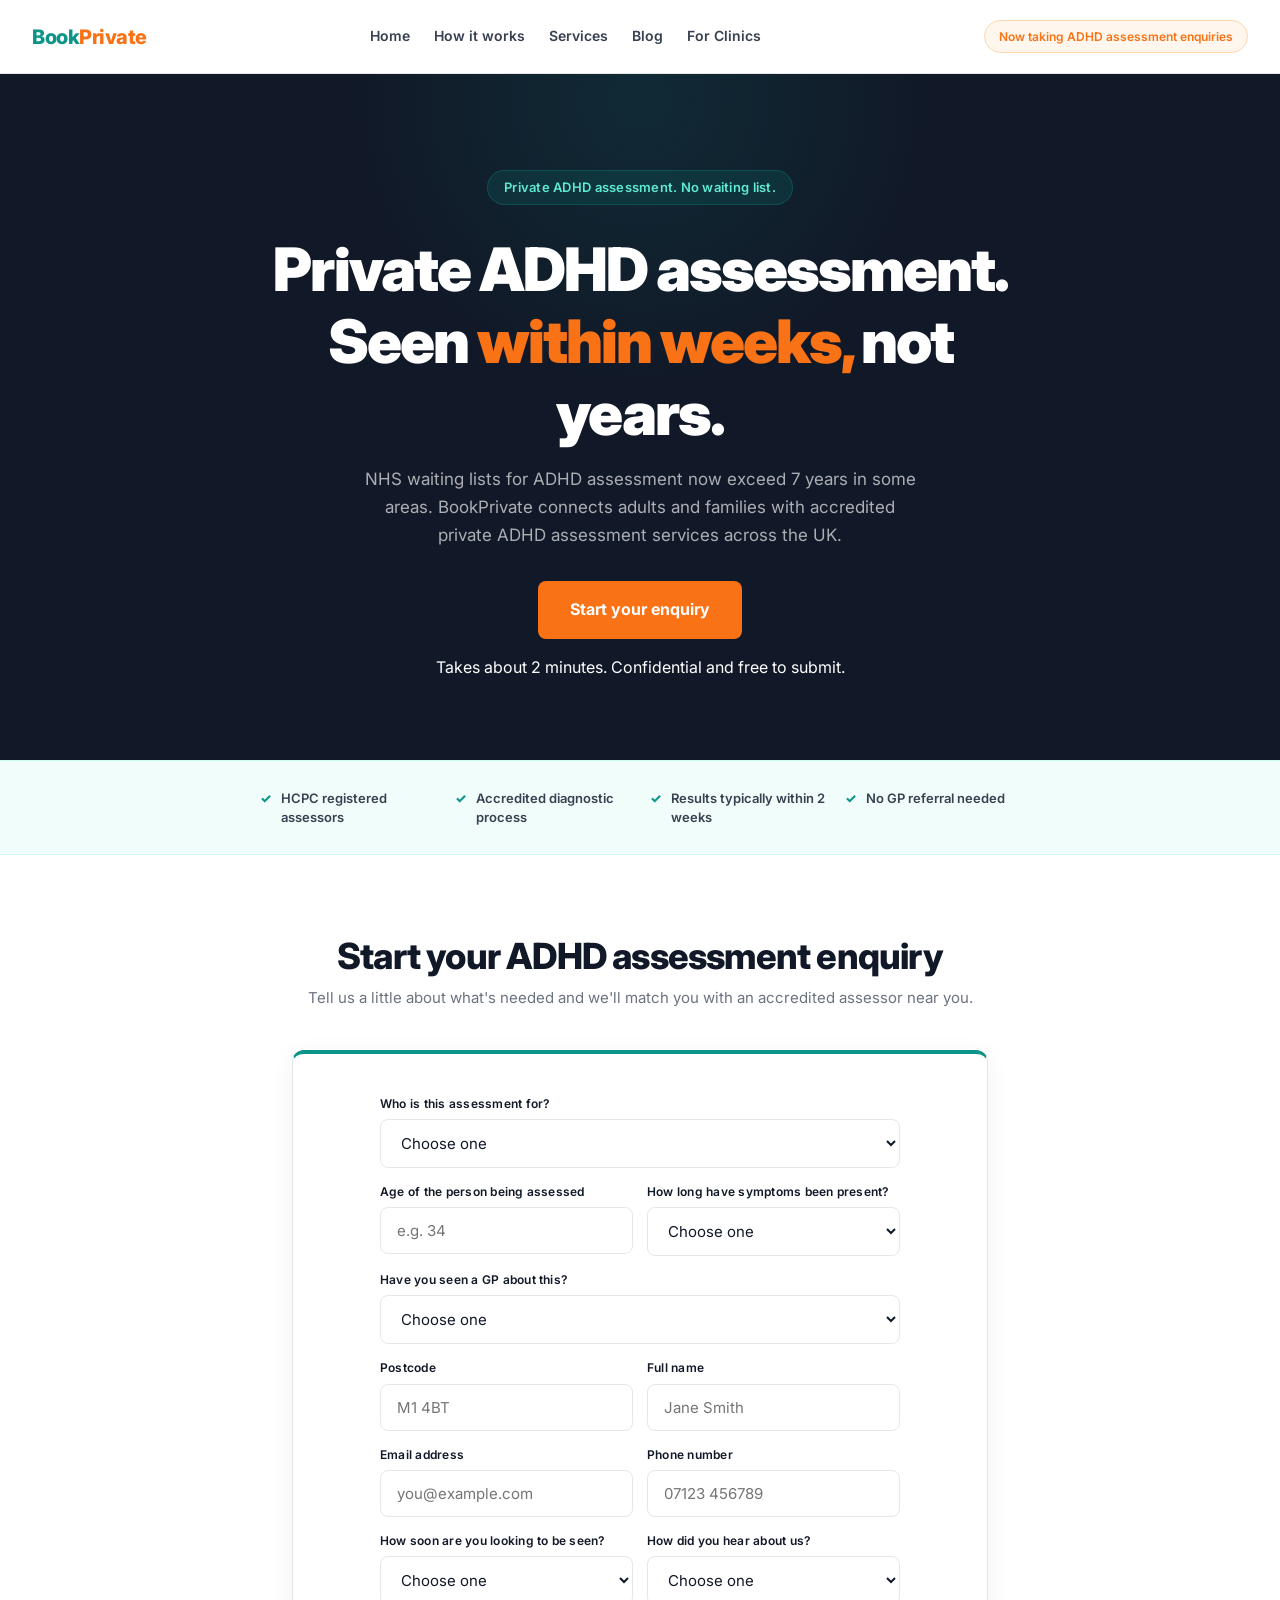
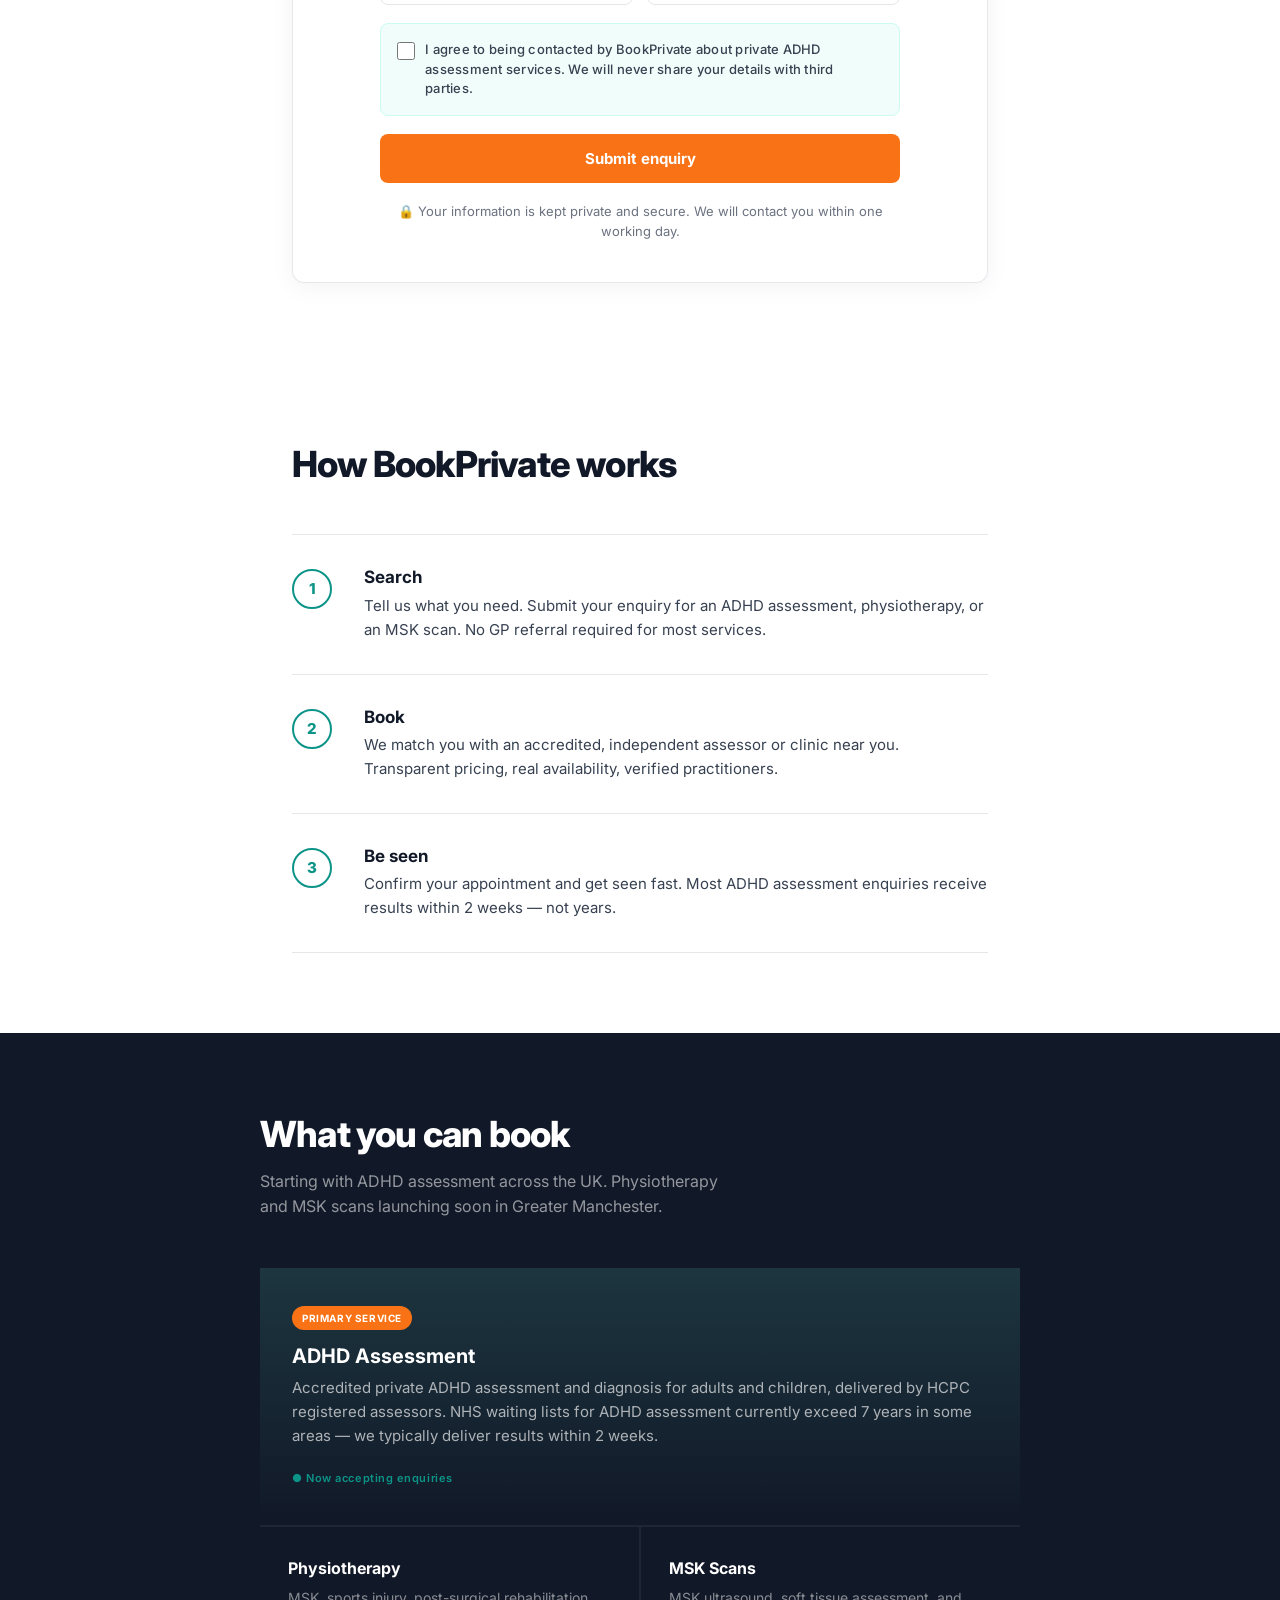
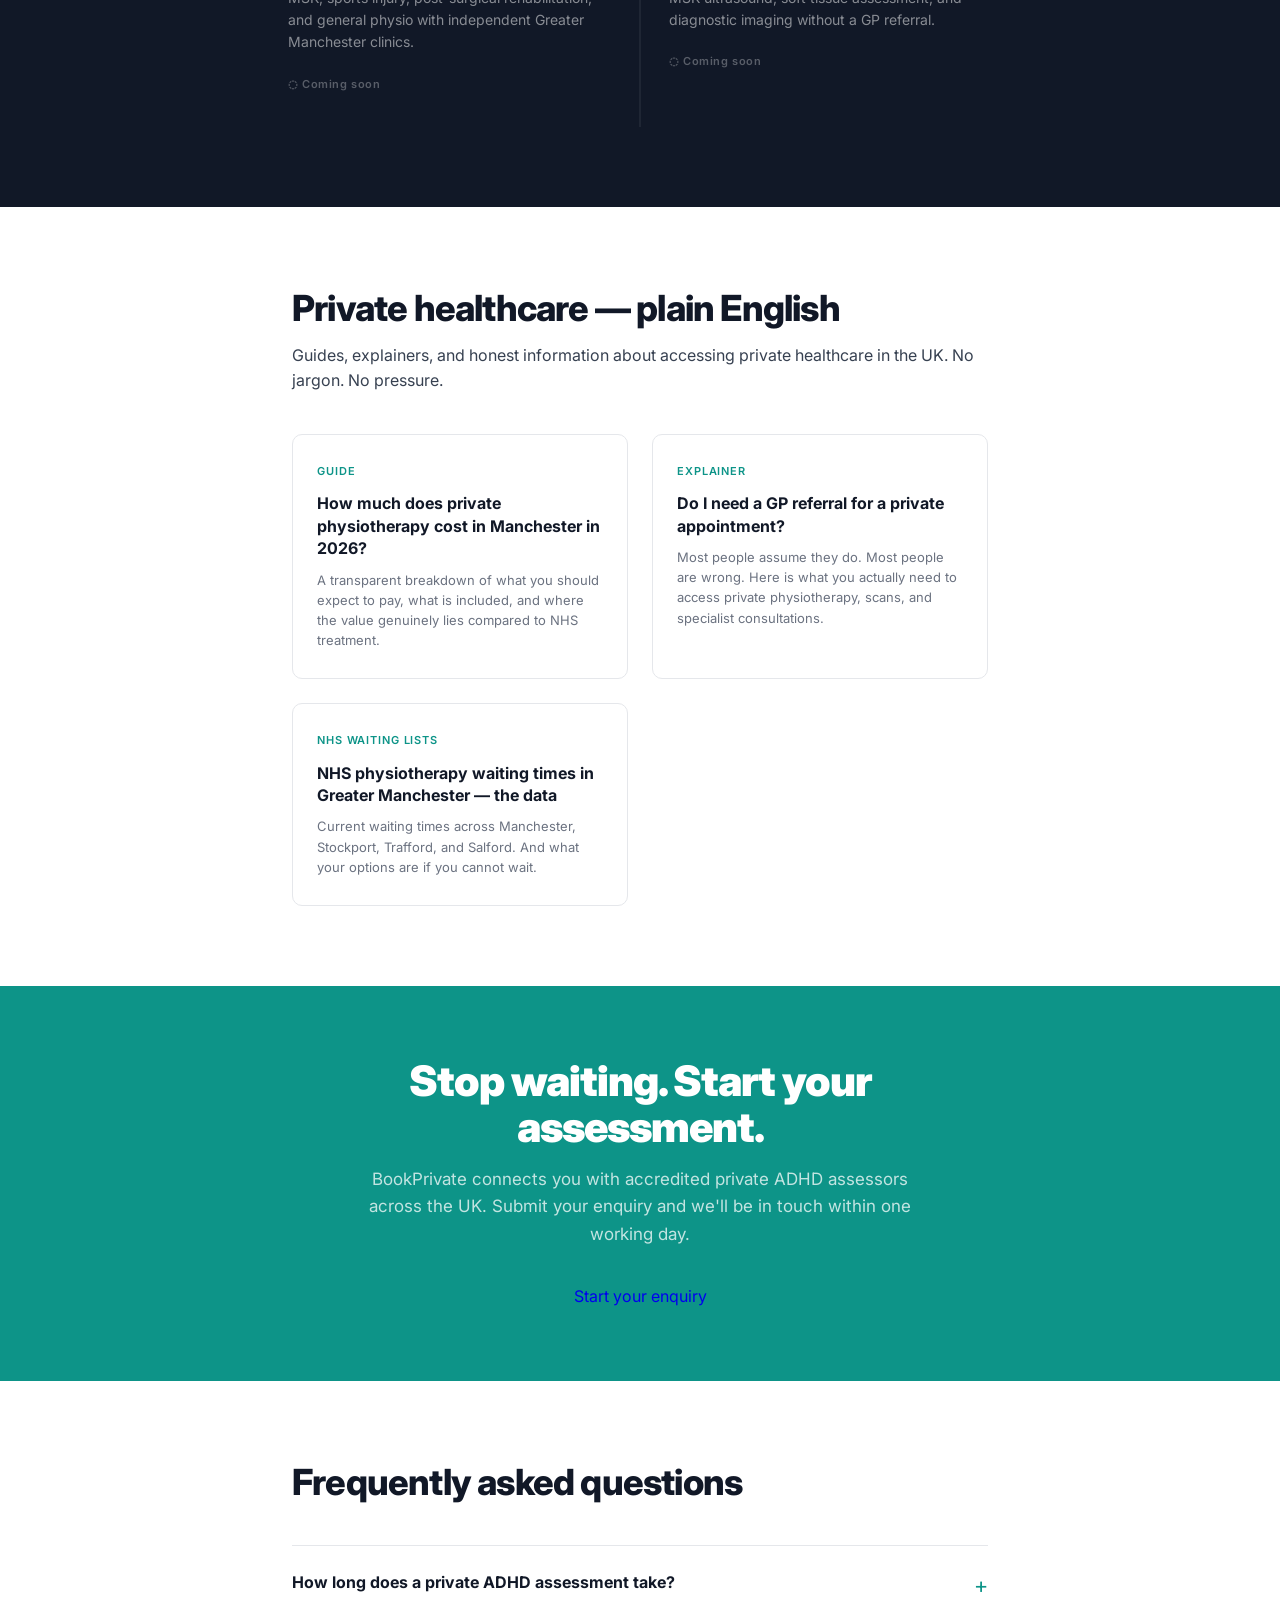
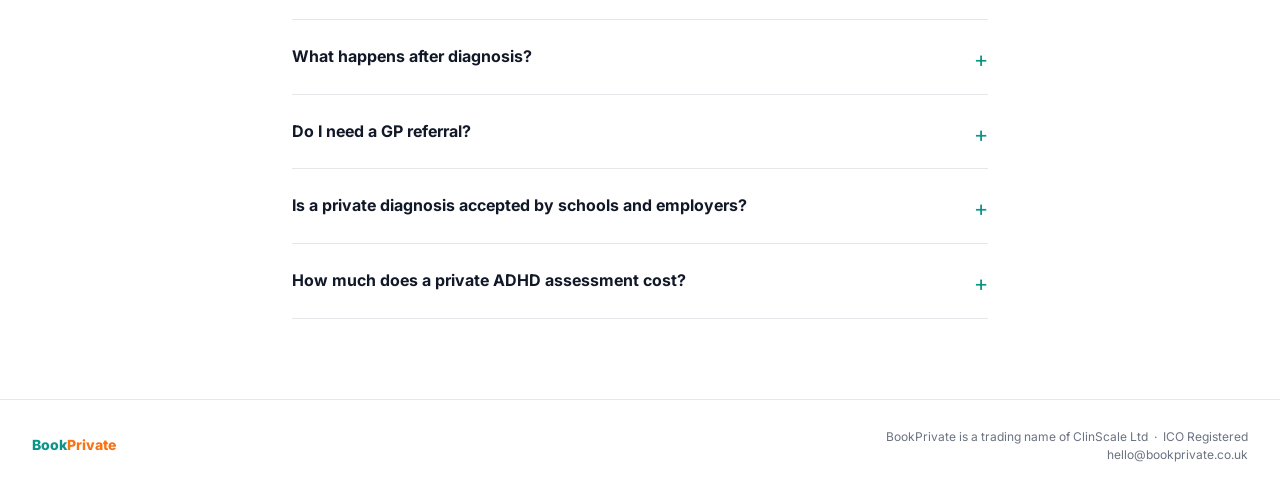
==== commit 68c7f670: "Rebuild site around ADHD assessment as primary service Replace homepage registration form with struc" ====
--- a/index.html
+++ b/index.html
@@ -5,13 +5,13 @@
 <meta name="viewport" content="width=device-width, initial-scale=1.0">
 
 <!-- ── SEO: title + description (shown in Google search results) ── -->
-<title>BookPrivate — Private Healthcare Appointments in Manchester | No Waiting List</title>
-<meta name="description" content="Skip the NHS waiting list. Book a private physiotherapy, MSK scan or ADHD assessment in Greater Manchester within 48 hours. No GP referral needed.">
+<title>Private ADHD Assessment UK — Seen Within Weeks Not Years | BookPrivate</title>
+<meta name="description" content="Skip the NHS ADHD waiting list. BookPrivate connects adults and families with accredited private ADHD assessors across the UK. No GP referral needed. Results within 2 weeks.">
 <link rel="canonical" href="https://bookprivate.co.uk/">
 
 <!-- ── Open Graph: how this page looks when shared on social media ── -->
-<meta property="og:title" content="BookPrivate — Private Healthcare Appointments in Manchester">
-<meta property="og:description" content="Skip the NHS waiting list. Book a private physiotherapy, MSK scan or ADHD assessment in Greater Manchester within 48 hours.">
+<meta property="og:title" content="Private ADHD Assessment UK — Seen Within Weeks Not Years | BookPrivate">
+<meta property="og:description" content="Skip the NHS ADHD waiting list. BookPrivate connects adults and families with accredited private ADHD assessors across the UK. No GP referral needed. Results within 2 weeks.">
 <meta property="og:type" content="website">
 <meta property="og:url" content="https://bookprivate.co.uk/">
 <meta property="og:site_name" content="BookPrivate">
@@ -23,9 +23,11 @@
 <link href="https://fonts.googleapis.com/css2?family=Inter:wght@300;400;500;600;700;800;900&display=swap" rel="stylesheet">
 <link rel="stylesheet" href="css/style.css">
 
-<!-- ── Structured data: helps Google understand what BookPrivate is ──
-     Edit the phone number / address once you have real business
-     details, and add these two blocks to other pages if you want. -->
+<!-- ── Structured data ──
+     Three blocks: who we are (MedicalBusiness), where we are
+     (LocalBusiness), and the specific service this page is about
+     (MedicalTest — the ADHD assessment itself). Edit the phone
+     number / address once you have real business details. -->
 <script type="application/ld+json">
 {
   "@context": "https://schema.org",
@@ -34,10 +36,10 @@
   "alternateName": "ClinScale Ltd",
   "url": "https://bookprivate.co.uk",
   "email": "hello@bookprivate.co.uk",
-  "description": "BookPrivate connects patients with independent private healthcare clinics for fast appointments in Greater Manchester, including physiotherapy, MSK scans and ADHD assessments.",
+  "description": "BookPrivate connects adults and families with accredited private ADHD assessment services across the UK, alongside private physiotherapy and MSK scans launching soon in Greater Manchester.",
   "areaServed": {
-    "@type": "City",
-    "name": "Greater Manchester"
+    "@type": "Country",
+    "name": "United Kingdom"
   },
   "address": {
     "@type": "PostalAddress",
@@ -74,6 +76,24 @@
   }
 }
 </script>
+<script type="application/ld+json">
+{
+  "@context": "https://schema.org",
+  "@type": "MedicalTest",
+  "name": "Private ADHD Assessment",
+  "alternateName": "ADHD Diagnostic Assessment",
+  "description": "An accredited private diagnostic assessment for Attention Deficit Hyperactivity Disorder (ADHD) for adults and children, delivered by HCPC registered assessors with results typically available within 2 weeks. No GP referral needed.",
+  "usedToDiagnose": {
+    "@type": "MedicalCondition",
+    "name": "Attention deficit hyperactivity disorder (ADHD)"
+  },
+  "provider": {
+    "@type": "MedicalBusiness",
+    "name": "BookPrivate",
+    "url": "https://bookprivate.co.uk"
+  }
+}
+</script>
 </head>
 <body>
 
@@ -89,84 +109,132 @@
     <a href="/blog/">Blog</a>
     <a href="/clinics/">For Clinics</a>
   </div>
-  <span class="nav-badge">Launching soon — Manchester</span>
+  <span class="nav-badge">Now taking ADHD assessment enquiries</span>
 </nav>
 
 <!-- HERO -->
 <section class="hero">
   <div class="hero-inner">
-    <span class="hero-pill">Private healthcare. No waiting list.</span>
+    <span class="hero-pill">Private ADHD assessment. No waiting list.</span>
 
     <!-- This is the page's one and only H1 — the main heading for SEO -->
-    <h1>Seen <span class="accent">faster.</span> Treated better.</h1>
-    <p class="hero-sub">Private healthcare appointments in Manchester. No waiting list. Skip the NHS queue — book a private physiotherapy, scan, or specialist appointment this week.</p>
-
-    <!-- REGISTRATION FORM #1 (hero) -->
-    <div class="form-wrapper on-dark">
-      <form class="reg-form on-dark" onsubmit="handleRegister(event, 'hero')">
+    <h1>Private ADHD assessment.<br>Seen <span class="accent">within weeks,</span> not years.</h1>
+    <p class="hero-sub">NHS waiting lists for ADHD assessment now exceed 7 years in some areas. BookPrivate connects adults and families with accredited private ADHD assessment services across the UK.</p>
+
+    <a href="#enquiry-form" class="hero-cta-btn">Start your enquiry</a>
+    <p class="hero-note" style="margin-top:16px;">Takes about 2 minutes. Confidential and free to submit.</p>
+  </div>
+</section>
+
+<!-- TRUST SIGNALS -->
+<div class="trust-strip">
+  <div class="trust-inner">
+    <span class="trust-item">HCPC registered assessors</span>
+    <span class="trust-item">Accredited diagnostic process</span>
+    <span class="trust-item">Results typically within 2 weeks</span>
+    <span class="trust-item">No GP referral needed</span>
+  </div>
+</div>
+
+<!-- ADHD ENQUIRY FORM -->
+<section class="enquiry-section" id="enquiry-form">
+  <h2>Start your ADHD assessment enquiry</h2>
+  <p class="enquiry-intro">Tell us a little about what's needed and we'll match you with an accredited assessor near you.</p>
+
+  <div class="enquiry-card">
+    <div class="form-wrapper">
+      <form class="reg-form" onsubmit="handleEnquirySubmit(event)">
+
         <div class="field-full">
-          <label for="hero-fullName">Full name</label>
-          <input id="hero-fullName" name="fullName" type="text" placeholder="Jane Smith" required>
-        </div>
-        <div>
-          <label for="hero-email">Email address</label>
-          <input id="hero-email" name="email" type="email" placeholder="you@example.com" required>
-        </div>
-        <div>
-          <label for="hero-phone">Phone number</label>
-          <input id="hero-phone" name="phone" type="tel" placeholder="07123 456789" required>
-        </div>
-        <div>
-          <label for="hero-appointmentType">Appointment needed</label>
-          <select id="hero-appointmentType" name="appointmentType" required>
-            <option value="" disabled selected>Choose one</option>
-            <option value="Physiotherapy">Physiotherapy</option>
-            <option value="MSK Scan">MSK Scan</option>
-            <option value="ADHD Assessment">ADHD Assessment</option>
-            <option value="Other">Other</option>
-          </select>
-        </div>
-        <div>
-          <label for="hero-postcode">Postcode</label>
-          <input id="hero-postcode" name="postcode" type="text" placeholder="M1 4BT" required>
-        </div>
+          <label for="enq-assessmentFor">Who is this assessment for?</label>
+          <select id="enq-assessmentFor" name="assessmentFor" required>
+            <option value="" disabled selected>Choose one</option>
+            <option value="Myself as an adult">Myself as an adult</option>
+            <option value="My child under 18">My child under 18</option>
+            <option value="Someone else">Someone else</option>
+          </select>
+        </div>
+
+        <div>
+          <label for="enq-age">Age of the person being assessed</label>
+          <input id="enq-age" name="age" type="number" min="1" max="120" placeholder="e.g. 34" required>
+        </div>
+        <div>
+          <label for="enq-symptomsDuration">How long have symptoms been present?</label>
+          <select id="enq-symptomsDuration" name="symptomsDuration" required>
+            <option value="" disabled selected>Choose one</option>
+            <option value="Less than a year">Less than a year</option>
+            <option value="1 to 3 years">1 to 3 years</option>
+            <option value="More than 3 years">More than 3 years</option>
+            <option value="Not sure">Not sure</option>
+          </select>
+        </div>
+
         <div class="field-full">
-          <label for="hero-timeframe">Preferred timeframe</label>
-          <select id="hero-timeframe" name="timeframe" required>
-            <option value="" disabled selected>Choose one</option>
-            <option value="This week">This week</option>
+          <label for="enq-gpStatus">Have you seen a GP about this?</label>
+          <select id="enq-gpStatus" name="gpStatus" required>
+            <option value="" disabled selected>Choose one</option>
+            <option value="Yes and been referred to a specialist">Yes, and been referred to a specialist</option>
+            <option value="Yes but not referred">Yes, but not referred</option>
+            <option value="No not yet">No, not yet</option>
+          </select>
+        </div>
+
+        <div>
+          <label for="enq-postcode">Postcode</label>
+          <input id="enq-postcode" name="postcode" type="text" placeholder="M1 4BT" required>
+        </div>
+        <div>
+          <label for="enq-fullName">Full name</label>
+          <input id="enq-fullName" name="fullName" type="text" placeholder="Jane Smith" required>
+        </div>
+
+        <div>
+          <label for="enq-email">Email address</label>
+          <input id="enq-email" name="email" type="email" placeholder="you@example.com" required>
+        </div>
+        <div>
+          <label for="enq-phone">Phone number</label>
+          <input id="enq-phone" name="phone" type="tel" placeholder="07123 456789" required>
+        </div>
+
+        <div>
+          <label for="enq-urgency">How soon are you looking to be seen?</label>
+          <select id="enq-urgency" name="urgency" required>
+            <option value="" disabled selected>Choose one</option>
+            <option value="As soon as possible">As soon as possible</option>
             <option value="Within 2 weeks">Within 2 weeks</option>
             <option value="Within a month">Within a month</option>
-          </select>
-        </div>
-        <button type="submit" class="form-submit-btn">Register interest</button>
+            <option value="Just researching options">Just researching options</option>
+          </select>
+        </div>
+        <div>
+          <label for="enq-hearAbout">How did you hear about us?</label>
+          <select id="enq-hearAbout" name="hearAbout" required>
+            <option value="" disabled selected>Choose one</option>
+            <option value="Google search">Google search</option>
+            <option value="Social media">Social media</option>
+            <option value="Friend or family">Friend or family</option>
+            <option value="Other">Other</option>
+          </select>
+        </div>
+
+        <div class="checkbox-field">
+          <input type="checkbox" id="enq-consent" name="consent" required>
+          <label for="enq-consent">I agree to being contacted by BookPrivate about private ADHD assessment services. We will never share your details with third parties.</label>
+        </div>
+
+        <button type="submit" class="form-submit-btn">Submit enquiry</button>
+        <p class="form-reassurance">Your information is kept private and secure. We will contact you within one working day.</p>
       </form>
+
       <div class="thank-you-message">
-        <h3>Thanks — you're on the list</h3>
-        <p>We've saved your details and opened an email to hello@bookprivate.co.uk to confirm. We'll be in touch as soon as we launch in your area.</p>
-      </div>
-      <p class="form-note">Be first to know when we launch. No spam.</p>
-    </div>
-  </div>
-</section>
-
-<!-- STATS STRIP -->
-<div class="stats-strip">
-  <div class="stats-inner">
-    <div class="stat">
-      <div class="stat-number">16,124</div>
-      <div class="stat-label">Patients waiting for NHS MSK physiotherapy in Greater Manchester</div>
-    </div>
-    <div class="stat">
-      <div class="stat-number">25,000+</div>
-      <div class="stat-label">Adults waiting for an ADHD assessment</div>
-    </div>
-    <div class="stat">
-      <div class="stat-number">48 hrs</div>
-      <div class="stat-label">Typical wait to be seen with BookPrivate clinic partners</div>
-    </div>
-  </div>
-</div>
+        <h3>Thanks — your enquiry has been received</h3>
+        <p>We've saved your details securely. A member of the BookPrivate team will be in touch within one working day to talk through next steps.</p>
+      </div>
+    </div>
+  </div>
+</section>
 
 <!-- HOW IT WORKS -->
 <section class="how-section" id="how-it-works">
@@ -176,21 +244,21 @@
       <div class="step-marker">1</div>
       <div>
         <h3 class="step-title">Search</h3>
-        <p class="step-desc">Tell us what you need. Search by location and service type — physiotherapy, MSK scans, ADHD assessments, and more. No GP referral required for most services.</p>
+        <p class="step-desc">Tell us what you need. Submit your enquiry for an ADHD assessment, physiotherapy, or an MSK scan. No GP referral required for most services.</p>
       </div>
     </div>
     <div class="step">
       <div class="step-marker">2</div>
       <div>
         <h3 class="step-title">Book</h3>
-        <p class="step-desc">Browse independent private clinics near you. See real availability, transparent pricing, and practitioner profiles. All clinics are verified and professionally qualified.</p>
+        <p class="step-desc">We match you with an accredited, independent assessor or clinic near you. Transparent pricing, real availability, verified practitioners.</p>
       </div>
     </div>
     <div class="step">
       <div class="step-marker">3</div>
       <div>
         <h3 class="step-title">Be seen</h3>
-        <p class="step-desc">Confirm your appointment in minutes. Most of our clinic partners have availability within 48 hours. No waiting rooms, no referral letters, no months of uncertainty.</p>
+        <p class="step-desc">Confirm your appointment and get seen fast. Most ADHD assessment enquiries receive results within 2 weeks — not years.</p>
       </div>
     </div>
   </div>
@@ -200,21 +268,22 @@
 <section class="services-section" id="services">
   <div class="services-inner">
     <h2>What you can book</h2>
-    <p class="services-intro">Starting in Greater Manchester. Expanding across the UK.</p>
+    <p class="services-intro">Starting with ADHD assessment across the UK. Physiotherapy and MSK scans launching soon in Greater Manchester.</p>
     <div class="service-grid">
+      <div class="service-card featured">
+        <span class="featured-badge">Primary service</span>
+        <h3 class="service-card-name">ADHD Assessment</h3>
+        <p class="service-card-desc">Accredited private ADHD assessment and diagnosis for adults and children, delivered by HCPC registered assessors. NHS waiting lists for ADHD assessment currently exceed 7 years in some areas — we typically deliver results within 2 weeks.</p>
+        <span class="service-card-tag">● Now accepting enquiries</span>
+      </div>
       <div class="service-card">
         <h3 class="service-card-name">Physiotherapy</h3>
-        <p class="service-card-desc">MSK, sports injury, post-surgical rehabilitation, and general physio. Independent clinics with experienced practitioners across Altrincham, Stockport, Sale, and Didsbury.</p>
-        <span class="service-card-tag">● Launching soon</span>
+        <p class="service-card-desc">MSK, sports injury, post-surgical rehabilitation, and general physio with independent Greater Manchester clinics.</p>
+        <span class="service-card-tag soon">◌ Coming soon</span>
       </div>
       <div class="service-card">
         <h3 class="service-card-name">MSK Scans</h3>
-        <p class="service-card-desc">MSK ultrasound, soft tissue assessment, and diagnostic imaging. Fast access without a GP referral. Know what is wrong and start treatment sooner.</p>
-        <span class="service-card-tag soon">◌ Coming soon</span>
-      </div>
-      <div class="service-card">
-        <h3 class="service-card-name">ADHD Assessment</h3>
-        <p class="service-card-desc">Private ADHD assessment and diagnosis for adults and children. NHS waiting lists for ADHD assessment currently exceed three years in many areas.</p>
+        <p class="service-card-desc">MSK ultrasound, soft tissue assessment, and diagnostic imaging without a GP referral.</p>
         <span class="service-card-tag soon">◌ Coming soon</span>
       </div>
     </div>
@@ -247,55 +316,40 @@
 <!-- CTA BANNER -->
 <section class="cta-section">
   <div class="cta-inner">
-    <h2>Stop waiting. Start recovering.</h2>
-    <p class="cta-sub">BookPrivate is launching in Greater Manchester soon. Register now to be first in line when we go live — and tell us what appointments you need most.</p>
-
-    <!-- REGISTRATION FORM #2 (bottom CTA) -->
-    <div class="form-wrapper on-teal">
-      <form class="reg-form on-teal" onsubmit="handleRegister(event, 'cta')">
-        <div class="field-full">
-          <label for="cta-fullName">Full name</label>
-          <input id="cta-fullName" name="fullName" type="text" placeholder="Jane Smith" required>
-        </div>
-        <div>
-          <label for="cta-email">Email address</label>
-          <input id="cta-email" name="email" type="email" placeholder="you@example.com" required>
-        </div>
-        <div>
-          <label for="cta-phone">Phone number</label>
-          <input id="cta-phone" name="phone" type="tel" placeholder="07123 456789" required>
-        </div>
-        <div>
-          <label for="cta-appointmentType">Appointment needed</label>
-          <select id="cta-appointmentType" name="appointmentType" required>
-            <option value="" disabled selected>Choose one</option>
-            <option value="Physiotherapy">Physiotherapy</option>
-            <option value="MSK Scan">MSK Scan</option>
-            <option value="ADHD Assessment">ADHD Assessment</option>
-            <option value="Other">Other</option>
-          </select>
-        </div>
-        <div>
-          <label for="cta-postcode">Postcode</label>
-          <input id="cta-postcode" name="postcode" type="text" placeholder="M1 4BT" required>
-        </div>
-        <div class="field-full">
-          <label for="cta-timeframe">Preferred timeframe</label>
-          <select id="cta-timeframe" name="timeframe" required>
-            <option value="" disabled selected>Choose one</option>
-            <option value="This week">This week</option>
-            <option value="Within 2 weeks">Within 2 weeks</option>
-            <option value="Within a month">Within a month</option>
-          </select>
-        </div>
-        <button type="submit" class="form-submit-btn">Register interest</button>
-      </form>
-      <div class="thank-you-message">
-        <h3>Thanks — you're on the list</h3>
-        <p>We've saved your details and opened an email to hello@bookprivate.co.uk to confirm. We'll be in touch as soon as we launch in your area.</p>
-      </div>
-    </div>
-  </div>
+    <h2>Stop waiting. Start your assessment.</h2>
+    <p class="cta-sub">BookPrivate connects you with accredited private ADHD assessors across the UK. Submit your enquiry and we'll be in touch within one working day.</p>
+    <a href="#enquiry-form" class="cta-btn" style="text-decoration:none; display:inline-block;">Start your enquiry</a>
+  </div>
+</section>
+
+<!-- FAQ -->
+<section class="faq-section">
+  <h2>Frequently asked questions</h2>
+
+  <details class="faq-item">
+    <summary>How long does a private ADHD assessment take?</summary>
+    <div class="faq-answer">Most private ADHD assessments involve one or two appointments — typically a detailed clinical interview followed by structured diagnostic testing — and are usually completed within 2 to 4 weeks from your first enquiry, compared to NHS waits that can now exceed 7 years in some areas.</div>
+  </details>
+
+  <details class="faq-item">
+    <summary>What happens after diagnosis?</summary>
+    <div class="faq-answer">If you receive an ADHD diagnosis, your assessor will provide a full written report outlining the findings and recommended next steps, which may include therapy, workplace or school adjustments, or a referral for a discussion about medication with a prescriber.</div>
+  </details>
+
+  <details class="faq-item">
+    <summary>Do I need a GP referral?</summary>
+    <div class="faq-answer">No. Private ADHD assessments are almost always self-referral, meaning you can book directly without seeing your GP first. You're welcome to speak to your GP too, but it isn't a requirement to get started.</div>
+  </details>
+
+  <details class="faq-item">
+    <summary>Is a private diagnosis accepted by schools and employers?</summary>
+    <div class="faq-answer">Yes. A diagnosis from a properly accredited, HCPC registered assessor carries the same clinical validity as an NHS diagnosis and is widely accepted by schools, universities, and employers for arranging reasonable adjustments and support.</div>
+  </details>
+
+  <details class="faq-item">
+    <summary>How much does a private ADHD assessment cost?</summary>
+    <div class="faq-answer">Costs vary by provider and by the complexity of the assessment, but private ADHD assessments in the UK typically range from around £600 to £1,500 for the full diagnostic process. We'll always be upfront about pricing before you commit to anything.</div>
+  </details>
 </section>
 
 <!-- FOOTER -->
--- a/css/style.css
+++ b/css/style.css
@@ -136,8 +136,64 @@
   color: rgba(255,255,255,0.65);
   line-height: 1.65;
   max-width: 560px;
-  margin: 0 auto 48px;
+  margin: 0 auto 32px;
   font-weight: 400;
+}
+
+.hero-cta-btn {
+  display: inline-block;
+  background: var(--orange);
+  color: var(--white);
+  border: none;
+  padding: 16px 32px;
+  border-radius: 8px;
+  font-family: 'Inter', sans-serif;
+  font-size: 16px;
+  font-weight: 700;
+  cursor: pointer;
+  text-decoration: none;
+  transition: opacity 0.15s;
+}
+.hero-cta-btn:hover { opacity: 0.88; }
+
+/* ── TRUST SIGNALS BAR ── */
+.trust-strip {
+  background: var(--teal-pale);
+  border-top: 1px solid var(--teal-mid);
+  border-bottom: 1px solid var(--teal-mid);
+  padding: 28px 32px;
+}
+
+.trust-inner {
+  max-width: var(--max);
+  margin: 0 auto;
+  display: grid;
+  grid-template-columns: repeat(4, 1fr);
+  gap: 20px;
+}
+
+.trust-item {
+  display: flex;
+  align-items: flex-start;
+  gap: 10px;
+  font-size: 13px;
+  font-weight: 600;
+  color: var(--ink-soft);
+  line-height: 1.4;
+}
+
+.trust-item::before {
+  content: '✓';
+  color: var(--teal);
+  font-weight: 800;
+  flex-shrink: 0;
+}
+
+@media (max-width: 700px) {
+  .trust-inner { grid-template-columns: 1fr 1fr; }
+}
+@media (max-width: 420px) {
+  .trust-inner { grid-template-columns: 1fr; }
 }
 
 /* ── REGISTRATION / CONTACT FORM (shared component) ──
@@ -238,6 +294,78 @@
 }
 .thank-you-message h3 { color: var(--teal); margin-bottom: 8px; font-size: 20px; }
 .thank-you-message p { color: var(--ink-soft); font-size: 15px; }
+
+/* ── ADHD ENQUIRY FORM SECTION ──
+   The main lead-capture form for the site. Styled as a clinical,
+   trustworthy card rather than a generic marketing contact form. */
+.enquiry-section {
+  max-width: var(--max);
+  margin: 0 auto;
+  padding: 80px 32px;
+  scroll-margin-top: 24px;
+}
+
+.enquiry-section h2 {
+  font-size: clamp(26px, 3.5vw, 36px);
+  font-weight: 800;
+  letter-spacing: -0.8px;
+  margin-bottom: 8px;
+  text-align: center;
+}
+
+.enquiry-intro {
+  font-size: 15px;
+  color: var(--ink-muted);
+  text-align: center;
+  margin-bottom: 40px;
+}
+
+.enquiry-card {
+  border: 1px solid var(--rule);
+  border-top: 4px solid var(--teal);
+  border-radius: 12px;
+  padding: 40px;
+  box-shadow: 0 4px 24px rgba(17, 24, 39, 0.05);
+}
+
+.checkbox-field {
+  grid-column: 1 / -1;
+  display: flex;
+  align-items: flex-start;
+  gap: 10px;
+  background: var(--teal-pale);
+  border: 1px solid var(--teal-mid);
+  border-radius: 8px;
+  padding: 16px;
+  margin-top: 4px;
+}
+
+.checkbox-field input[type="checkbox"] {
+  width: 18px;
+  height: 18px;
+  flex-shrink: 0;
+  margin-top: 2px;
+  accent-color: var(--teal);
+}
+
+.checkbox-field label {
+  font-size: 13px;
+  font-weight: 500;
+  color: var(--ink-soft);
+  margin-bottom: 0;
+  line-height: 1.5;
+}
+
+.form-reassurance {
+  grid-column: 1 / -1;
+  font-size: 13px;
+  color: var(--ink-muted);
+  text-align: center;
+  margin-top: 4px;
+}
+.form-reassurance::before {
+  content: '🔒 ';
+}
 
 /* ── STATS STRIP ── */
 .stats-strip {
@@ -342,6 +470,28 @@
 .service-card-tag { font-size: 11px; font-weight: 600; color: var(--teal); letter-spacing: 0.05em; }
 .service-card-tag.soon { color: rgba(255,255,255,0.3); }
 
+/* Featured card — used for the primary/active service (ADHD assessment) */
+.service-card.featured {
+  background: linear-gradient(180deg, rgba(13,148,136,0.14) 0%, var(--ink) 100%);
+  position: relative;
+  grid-column: 1 / -1;
+  padding: 36px 32px;
+}
+.service-card.featured .service-card-name { font-size: 20px; }
+.service-card.featured .service-card-desc { color: rgba(255,255,255,0.65); font-size: 15px; }
+.featured-badge {
+  display: inline-block;
+  background: var(--orange);
+  color: var(--white);
+  font-size: 10px;
+  font-weight: 700;
+  letter-spacing: 0.06em;
+  text-transform: uppercase;
+  padding: 4px 10px;
+  border-radius: 20px;
+  margin-bottom: 14px;
+}
+
 /* ── BLOG (teaser cards on homepage + listing page) ── */
 .blog-section { max-width: var(--max); margin: 0 auto; padding: 80px 32px; }
 
@@ -410,6 +560,45 @@
 .article-body p { font-size: 16px; color: var(--ink-soft); margin-bottom: 20px; line-height: 1.75; }
 .article-body h2 { font-size: 22px; font-weight: 700; margin: 32px 0 12px; color: var(--ink); }
 .article-back { display: inline-block; margin-top: 40px; font-size: 14px; font-weight: 600; color: var(--teal); text-decoration: none; }
+
+/* ── FAQ ── */
+.faq-section { max-width: var(--max); margin: 0 auto; padding: 80px 32px; }
+.faq-section h2 {
+  font-size: clamp(26px, 3.5vw, 36px);
+  font-weight: 800;
+  letter-spacing: -0.8px;
+  margin-bottom: 40px;
+}
+
+.faq-item {
+  border-top: 1px solid var(--rule);
+  padding: 4px 0;
+}
+.faq-item:last-child { border-bottom: 1px solid var(--rule); }
+
+.faq-item summary {
+  list-style: none;
+  cursor: pointer;
+  padding: 20px 32px 20px 0;
+  font-size: 16px;
+  font-weight: 700;
+  color: var(--ink);
+  position: relative;
+}
+.faq-item summary::-webkit-details-marker { display: none; }
+.faq-item summary::after {
+  content: '+';
+  position: absolute;
+  right: 0;
+  top: 18px;
+  font-size: 22px;
+  font-weight: 400;
+  color: var(--teal);
+  transition: transform 0.15s;
+}
+.faq-item[open] summary::after { content: '−'; }
+
+.faq-answer { padding: 0 0 24px; font-size: 15px; color: var(--ink-soft); line-height: 1.7; }
 
 /* ── CTA BANNER ── */
 .cta-section { background: var(--teal); padding: 72px 32px; text-align: center; }
@@ -572,6 +761,110 @@
 .admin-table-scroll { overflow-x: auto; }
 
 .empty-state { font-size: 14px; color: var(--ink-muted); }
+
+/* Section 1 — summary stat cards */
+.admin-stats-grid {
+  display: grid;
+  grid-template-columns: repeat(4, 1fr);
+  gap: 16px;
+  margin-bottom: 32px;
+}
+.admin-stat-card {
+  border: 1px solid var(--rule);
+  border-radius: 10px;
+  padding: 20px;
+}
+.admin-stat-number { font-size: 28px; font-weight: 800; color: var(--teal); letter-spacing: -0.8px; margin-bottom: 4px; }
+.admin-stat-label { font-size: 12px; color: var(--ink-muted); font-weight: 600; }
+
+/* Section 2 — enquiries table with inline status + expandable rows */
+.status-select {
+  padding: 6px 10px;
+  border-radius: 6px;
+  border: 1.5px solid var(--rule);
+  font-family: 'Inter', sans-serif;
+  font-size: 12px;
+  font-weight: 600;
+  outline: none;
+  cursor: pointer;
+  background: var(--white);
+  color: var(--ink-soft);
+}
+.status-select:focus { border-color: var(--teal); }
+.status-select.status-New { color: #B45309; border-color: #FDE68A; background: #FFFBEB; }
+.status-select.status-Contacted { color: #1D4ED8; border-color: #BFDBFE; background: #EFF6FF; }
+.status-select.status-Appointment-booked { color: #15803D; border-color: #BBF7D0; background: #F0FDF4; }
+.status-select.status-Not-suitable { color: #B91C1C; border-color: #FECACA; background: #FEF2F2; }
+.status-select.status-No-response { color: var(--ink-muted); border-color: var(--rule); background: #F9FAFB; }
+
+.enquiry-row-toggle {
+  background: none;
+  border: 1px solid var(--rule);
+  border-radius: 6px;
+  width: 28px;
+  height: 28px;
+  font-size: 14px;
+  color: var(--ink-soft);
+  cursor: pointer;
+  line-height: 1;
+}
+
+.enquiry-detail-row td {
+  background: #F9FAFB;
+  padding: 20px !important;
+}
+
+.enquiry-detail-grid {
+  display: grid;
+  grid-template-columns: repeat(auto-fit, minmax(180px, 1fr));
+  gap: 14px;
+  margin-bottom: 20px;
+}
+.enquiry-detail-item { font-size: 13px; }
+.enquiry-detail-item .label { display: block; font-size: 11px; font-weight: 600; text-transform: uppercase; letter-spacing: 0.04em; color: var(--ink-muted); margin-bottom: 3px; }
+.enquiry-detail-item .value { color: var(--ink); }
+
+.enquiry-notes label { display: block; font-size: 12px; font-weight: 600; margin-bottom: 6px; color: var(--ink-soft); }
+.enquiry-notes textarea {
+  width: 100%;
+  min-height: 90px;
+  padding: 12px 14px;
+  border-radius: 8px;
+  border: 1.5px solid var(--rule);
+  font-family: 'Inter', sans-serif;
+  font-size: 13px;
+  outline: none;
+  resize: vertical;
+}
+.enquiry-notes textarea:focus { border-color: var(--teal); }
+.enquiry-notes-saved { font-size: 11px; color: var(--teal); margin-top: 6px; opacity: 0; transition: opacity 0.2s; }
+.enquiry-notes-saved.show { opacity: 1; }
+
+/* Section 4 — blog management */
+.admin-edit-btn {
+  background: none;
+  border: 1.5px solid var(--rule);
+  color: var(--teal);
+  padding: 6px 12px;
+  border-radius: 6px;
+  font-family: 'Inter', sans-serif;
+  font-size: 12px;
+  font-weight: 600;
+  cursor: pointer;
+  white-space: nowrap;
+}
+.admin-list-actions { display: flex; gap: 8px; flex-shrink: 0; }
+.admin-editing-note {
+  display: none;
+  background: var(--orange-pale);
+  border: 1px solid #FED7AA;
+  color: var(--orange);
+  font-size: 12px;
+  font-weight: 600;
+  padding: 10px 14px;
+  border-radius: 8px;
+  margin-bottom: 16px;
+}
 
 /* ── RESPONSIVE ── */
 @media (max-width: 600px) {
@@ -593,4 +886,9 @@
   .admin-form-grid { grid-template-columns: 1fr; }
   .admin-dashboard { padding: 32px 20px 72px; }
   .admin-panel { padding: 24px 20px; }
-}
+  .enquiry-section { padding: 56px 20px; }
+  .enquiry-card { padding: 24px 20px; }
+  .faq-section { padding: 56px 20px; }
+  .faq-item summary { padding-right: 28px; }
+  .admin-stats-grid { grid-template-columns: 1fr 1fr; }
+}
